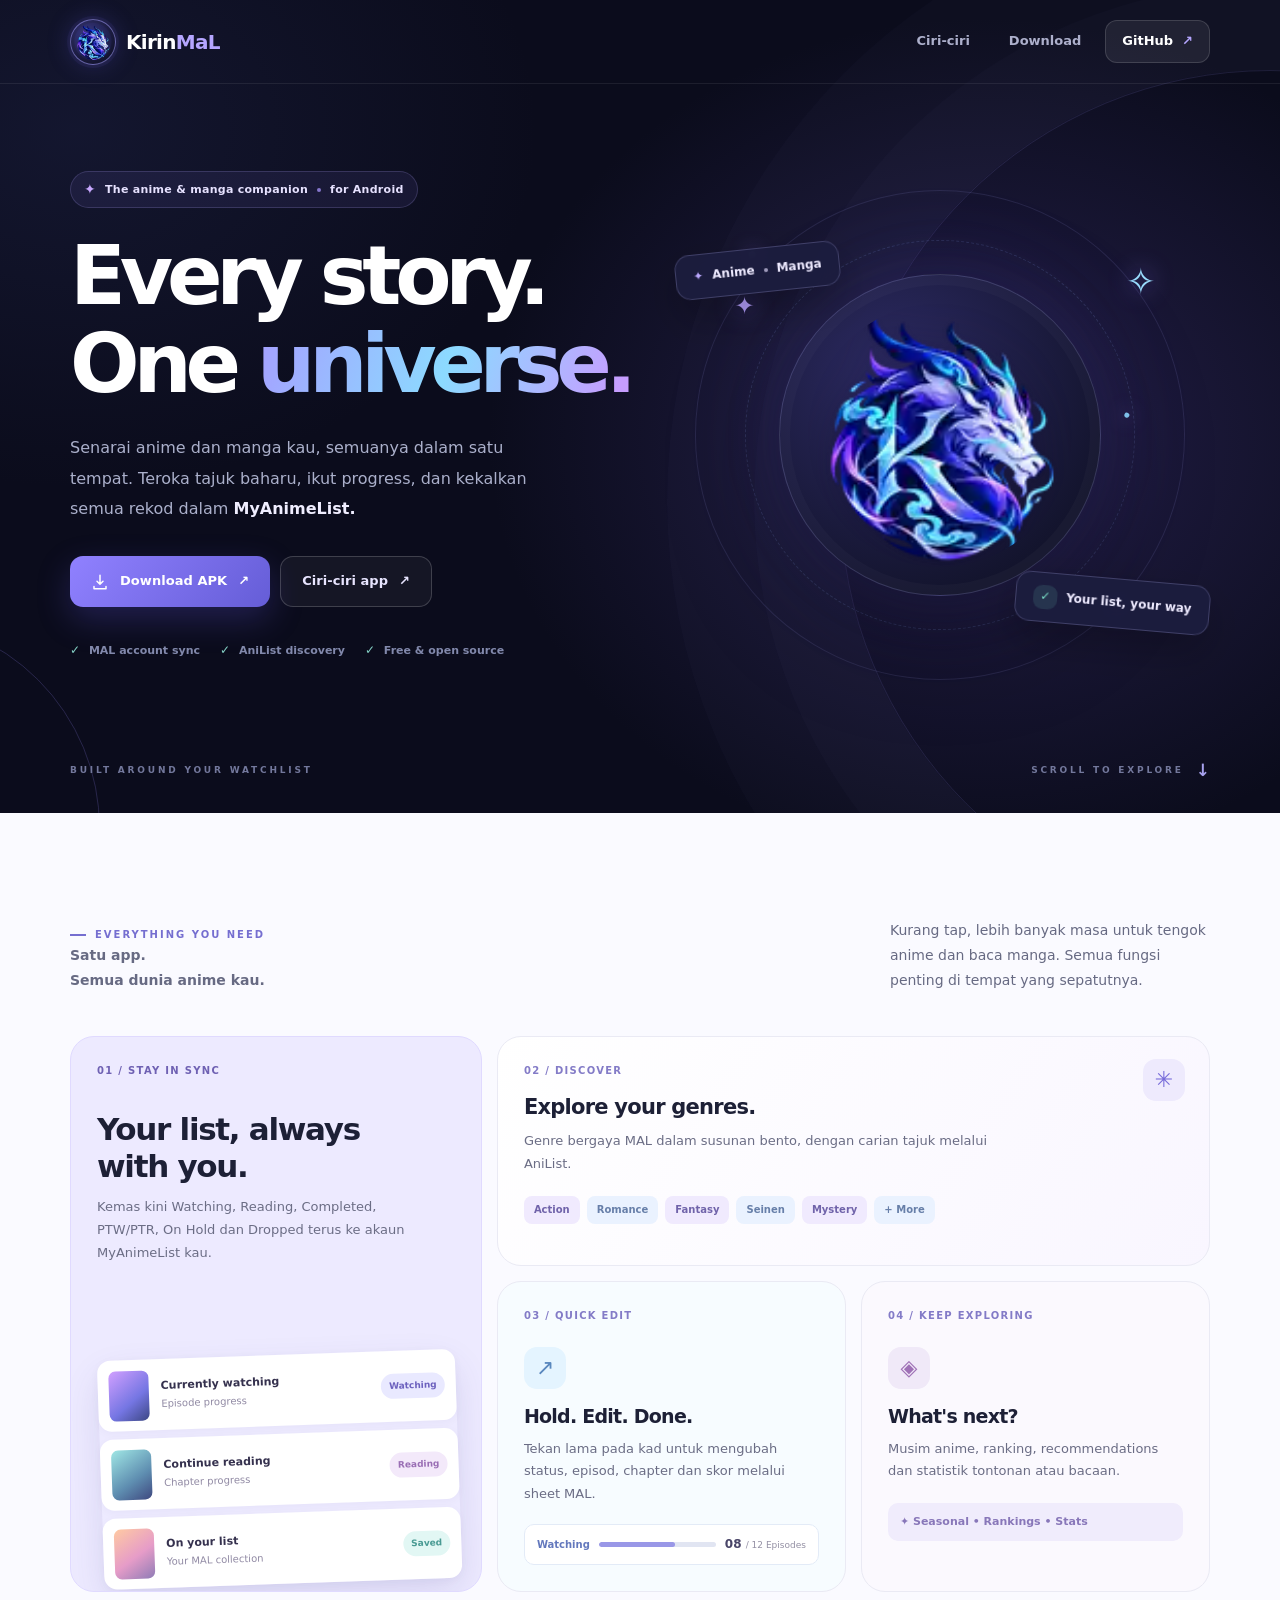
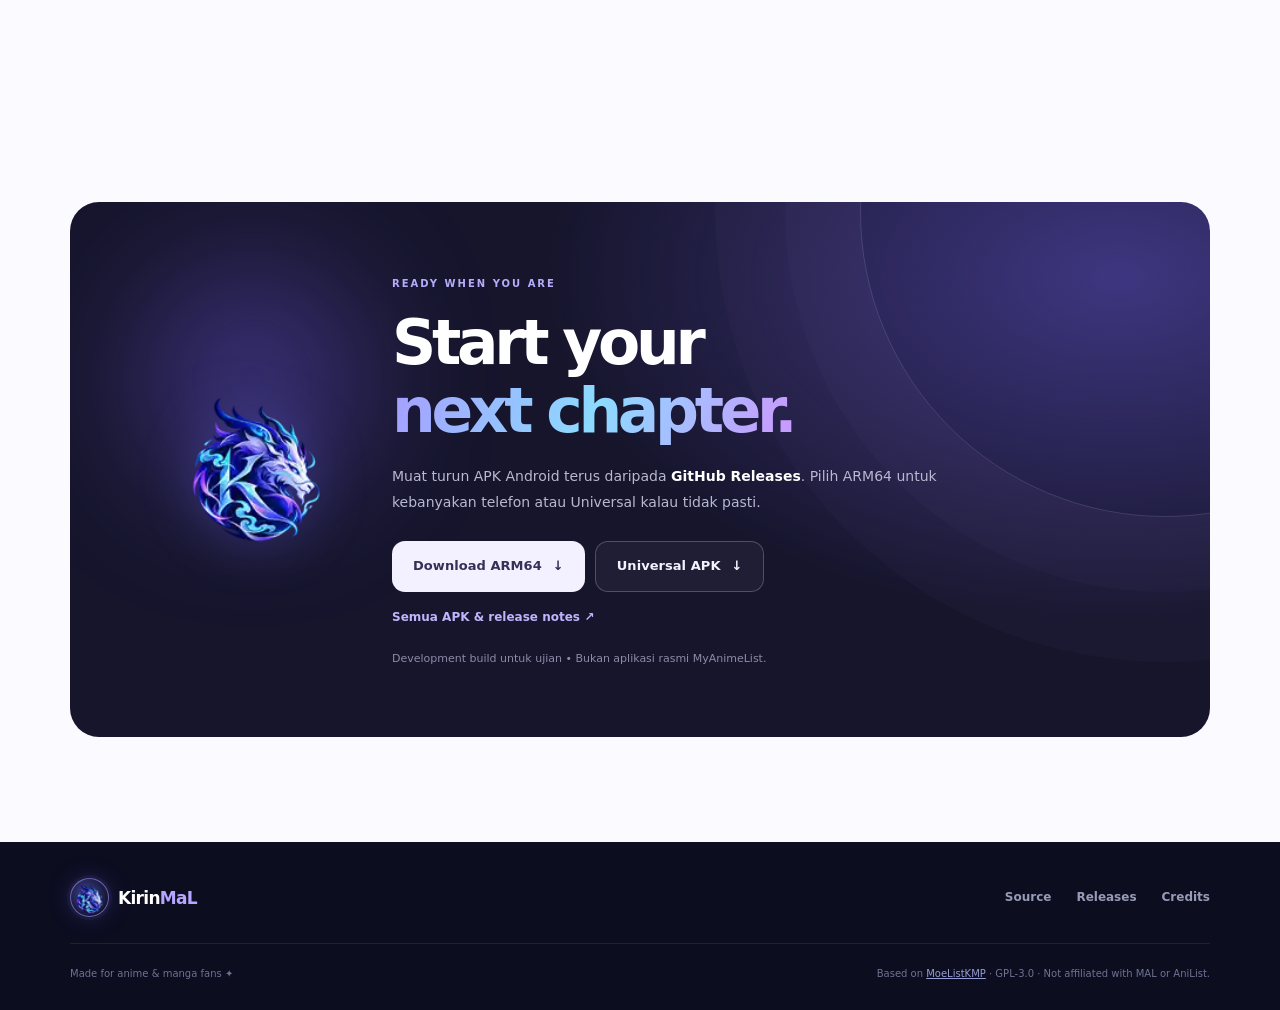
==== latest.html @ 13870c1c "fix(pages): circular KirinMaL icon and fresh screenshot-free website URL" ====
<!doctype html>
<html lang="ms">
<head>
  <meta charset="utf-8">
  <meta name="viewport" content="width=device-width,initial-scale=1,viewport-fit=cover">
  <meta name="theme-color" content="#0b0c1c">
  <meta name="description" content="KirinMaL — tempat untuk anime dan manga kau. Teroka genre, ikut musim terkini, dan urus senarai MyAnimeList dalam satu aplikasi Android.">
  <meta property="og:type" content="website">
  <meta property="og:title" content="KirinMaL — Your list. Your world.">
  <meta property="og:description" content="Discover with AniList. Track with MyAnimeList. Made for anime & manga fans.">
  <meta property="og:image" content="https://lanzmagick.github.io/KirinMaL/assets/branding/kirinmal-icon.webp">
  <meta property="og:url" content="https://lanzmagick.github.io/KirinMaL/">
  <link rel="icon" href="assets/branding/kirinmal-icon.webp?v=4" type="image/webp">
  <link rel="canonical" href="https://lanzmagick.github.io/KirinMaL/">
  <link rel="stylesheet" href="assets/site-v4.css">
  <title>KirinMaL — Your list. Your world.</title>
</head>
<body>
  <a href="#main" class="skip">Langkau ke kandungan</a>
  <div class="dark-wrap" id="top">
    <header class="nav-wrap">
      <nav class="nav container" aria-label="Navigasi utama">
        <a class="brand" href="#top" aria-label="KirinMaL — Home"><span class="brand-emblem"><img src="assets/branding/kirinmal-icon.webp" width="45" height="45" alt="" decoding="async"></span><span class="brand-name">Kirin<span>MaL</span></span></a>
        <div class="nav-links">
          <a href="#features">Ciri-ciri</a>
          <a href="#download">Download</a>
        </div>
        <a class="nav-repo" href="https://github.com/lanzmagick/KirinMaL" target="_blank" rel="noopener noreferrer"><span>GitHub</span><span aria-hidden="true">↗</span></a>
      </nav>
    </header>
    <main id="main">
      <section class="hero container">
        <div class="hero-copy">
          <div class="pill"><span class="pill-spark">✦</span> The anime & manga companion <span class="pill-dot"></span> for Android</div>
          <h1>Every story.<br>One <em>universe.</em></h1>
          <p class="hero-description">Senarai anime dan manga kau, semuanya dalam satu tempat. Teroka tajuk baharu, ikut progress, dan kekalkan semua rekod dalam <strong>MyAnimeList.</strong></p>
          <div class="hero-actions">
            <a class="btn btn-primary" href="#download"><svg viewBox="0 0 24 24" fill="none" stroke="currentColor" aria-hidden="true"><path d="M12 3v12m0 0-4-4m4 4 4-4M4 18v3h16v-3" stroke-width="2" stroke-linecap="round" stroke-linejoin="round"/></svg> Download APK <span aria-hidden="true">↗</span></a>
            <a class="btn btn-ghost" href="#features">Ciri-ciri app <span aria-hidden="true">↗</span></a>
          </div>
          <div class="hero-meta"><span><span class="check">✓</span> MAL account sync</span><span><span class="check">✓</span> AniList discovery</span><span><span class="check">✓</span> Free & open source</span></div>
        </div>
        <div class="hero-art" aria-label="Logo rasmi KirinMaL">
          <div class="art-aura" aria-hidden="true"></div>
          <div class="art-ring art-ring-outer" aria-hidden="true"></div>
          <div class="art-ring art-ring-inner" aria-hidden="true"></div>
          <span class="art-star star-one" aria-hidden="true">✦</span>
          <span class="art-star star-two" aria-hidden="true">✧</span>
          <span class="art-star star-three" aria-hidden="true">✦</span>
          <div class="art-core">
            <img src="assets/branding/kirinmal-icon.webp" alt="Logo KirinMaL" width="270" height="270" decoding="async">
          </div>
          <div class="art-label art-label-anime"><span class="art-label-icon">✦</span> Anime <span class="art-label-dot"></span> Manga</div>
          <div class="art-label art-label-sync"><span class="art-label-check">✓</span> Your list, your way</div>
        </div>
        <div class="hero-bottom"><span>BUILT AROUND YOUR WATCHLIST</span><span class="scroll-indicator">SCROLL TO EXPLORE <span aria-hidden="true">↓</span></span></div>
      </section>
    </main>
  </div>

  <section class="intro-section section" id="features">
    <div class="container">
      <div class="section-head">
        <div><span class="section-kicker"><span></span> EVERYTHING YOU NEED</span><h2>Satu app.<br><span>Semua dunia anime kau.</span></h2></div>
        <p>Kurang tap, lebih banyak masa untuk tengok anime dan baca manga. Semua fungsi penting di tempat yang sepatutnya.</p>
      </div>
      <div class="feature-bento">
        <article class="feature feature-main">
          <div class="feature-tag">01 / STAY IN SYNC</div>
          <div class="feature-copy">
            <h3>Your list, always with you.</h3>
            <p>Kemas kini Watching, Reading, Completed, PTW/PTR, On Hold dan Dropped terus ke akaun MyAnimeList kau.</p>
          </div>
          <div class="sync-illustration" aria-hidden="true">
            <div class="sync-row"><span class="mini-cover cover-a"></span><span><b>Currently watching</b><small>Episode progress</small></span><span class="sync-status">Watching</span></div>
            <div class="sync-row"><span class="mini-cover cover-b"></span><span><b>Continue reading</b><small>Chapter progress</small></span><span class="sync-status purple">Reading</span></div>
            <div class="sync-row"><span class="mini-cover cover-c"></span><span><b>On your list</b><small>Your MAL collection</small></span><span class="sync-status cyan">Saved</span></div>
          </div>
        </article>
        <article class="feature feature-discover">
          <div class="feature-tag">02 / DISCOVER</div>
          <div class="round-icon">✳</div>
          <h3>Explore your genres.</h3>
          <p>Genre bergaya MAL dalam susunan bento, dengan carian tajuk melalui AniList.</p>
          <div class="genre-pills" aria-hidden="true"><span>Action</span><span>Romance</span><span>Fantasy</span><span>Seinen</span><span>Mystery</span><span>+ More</span></div>
        </article>
        <article class="feature feature-editor">
          <div class="feature-tag">03 / QUICK EDIT</div>
          <div class="round-icon">↗</div>
          <h3>Hold. Edit. Done.</h3>
          <p>Tekan lama pada kad untuk mengubah status, episod, chapter dan skor melalui sheet MAL.</p>
          <div class="editor-preview" aria-hidden="true"><span>Watching</span><div class="editor-progress"><i></i></div><strong>08 <small>/ 12 Episodes</small></strong></div>
        </article>
        <article class="feature feature-seasons">
          <div class="feature-tag">04 / KEEP EXPLORING</div>
          <div class="round-icon">◈</div>
          <h3>What's next?</h3>
          <p>Musim anime, ranking, recommendations dan statistik tontonan atau bacaan.</p>
          <div class="season-chip" aria-hidden="true">✦ Seasonal • Rankings • Stats</div>
        </article>
      </div>
    </div>
  </section>

  <section class="download-section section" id="download">
    <div class="container">
      <div class="download-panel">
        <div class="download-orb" aria-hidden="true"></div>
        <div class="download-logo"><img src="assets/branding/kirinmal-icon.webp" width="108" height="108" alt="" loading="lazy"></div>
        <div class="download-text"><span class="section-kicker">READY WHEN YOU ARE</span><h2>Start your<br><em>next chapter.</em></h2><p>Muat turun APK Android terus daripada <strong>GitHub Releases</strong>. Pilih ARM64 untuk kebanyakan telefon atau Universal kalau tidak pasti.</p>
          <div class="download-buttons">
            <a class="btn btn-download" href="https://github.com/lanzmagick/KirinMaL/releases/download/development/KirinMaL-debug-arm64-v8a.apk">Download ARM64 <span aria-hidden="true">↓</span></a>
            <a class="btn btn-download-outline" href="https://github.com/lanzmagick/KirinMaL/releases/download/development/KirinMaL-debug-universal.apk">Universal APK <span aria-hidden="true">↓</span></a>
          </div>
          <a class="all-releases" href="https://github.com/lanzmagick/KirinMaL/releases/tag/development">Semua APK & release notes <span aria-hidden="true">↗</span></a>
          <p class="download-disclaimer">Development build untuk ujian • Bukan aplikasi rasmi MyAnimeList.</p>
        </div>
      </div>
    </div>
  </section>

  <footer class="footer">
    <div class="container footer-top">
      <a href="#top" class="brand" aria-label="KirinMaL — kembali ke atas"><span class="brand-emblem"><img src="assets/branding/kirinmal-icon.webp" width="40" height="40" alt="" loading="lazy"></span><span class="brand-name">Kirin<span>MaL</span></span></a>
      <div class="footer-links"><a href="https://github.com/lanzmagick/KirinMaL">Source</a><a href="https://github.com/lanzmagick/KirinMaL/releases">Releases</a><a href="https://github.com/axiel7/MoeListKMP">Credits</a></div>
    </div>
    <div class="container footer-bottom"><span>Made for anime &amp; manga fans ✦</span><span>Based on <a href="https://github.com/axiel7/MoeListKMP">MoeListKMP</a> · GPL-3.0 · Not affiliated with MAL or AniList.</span></div>
  </footer>
</body>
</html>
---- assets/site-v4.css ----
/* KirinMaL site CSS v4 */
:root{--night:#0b0c1c;--ink:#1d2036;--body:#676a83;--violet:#7970ec;--lilac:#b2a7ff;--cyan:#8cdeff;--bg:#f8f8fc;--line:#ebecf4;--white:#fff}
*,*::before,*::after{box-sizing:border-box}
html{scroll-behavior:smooth;scroll-padding-top:90px}
body{margin:0;background:var(--bg);color:var(--ink);font-family:Inter,ui-sans-serif,system-ui,-apple-system,BlinkMacSystemFont,"Segoe UI",sans-serif;font-size:15px;line-height:1.6;-webkit-font-smoothing:antialiased;overflow-x:hidden}
a{color:inherit;text-decoration:none}img,svg{display:block;max-width:100%}button,a{-webkit-tap-highlight-color:transparent}
a:focus-visible{outline:3px solid #9f96ff;outline-offset:4px}
.container{width:min(1140px,calc(100% - 56px));margin-inline:auto}
.skip{position:absolute;left:12px;top:-80px;z-index:40;background:#fff;color:#111;padding:10px 15px;border-radius:10px}.skip:focus{top:12px}
.dark-wrap{color:#fff;background:radial-gradient(ellipse 54% 72% at 77% 54%,rgba(69,56,133,.43),transparent 72%),radial-gradient(ellipse 45% 55% at 6% 16%,rgba(42,49,97,.28),transparent 80%),#0b0c1c;position:relative;isolation:isolate;overflow:hidden}
.dark-wrap::before{content:"";position:absolute;width:860px;height:860px;right:-420px;top:70px;border:1px solid rgba(164,156,255,.13);border-radius:50%;z-index:-1;box-shadow:0 0 0 86px rgba(162,155,254,.019),0 0 0 173px rgba(162,155,254,.018)}
.dark-wrap::after{content:"";position:absolute;width:420px;height:420px;left:-320px;bottom:-225px;border:1px solid #4d4683;border-radius:50%;opacity:.45;z-index:-1}
.nav-wrap{border-bottom:1px solid rgba(255,255,255,.075)}
.nav{min-height:83px;display:flex;gap:24px;align-items:center;justify-content:space-between}
.brand{display:inline-flex;align-items:center;gap:11px;white-space:nowrap;font-weight:850;font-size:20px;letter-spacing:-.95px}
.brand img{width:38px;height:38px;object-fit:contain;filter:drop-shadow(0 0 13px rgba(92,97,255,.3))}
.brand b{font-weight:850;color:#b5adff}
.nav-links{display:flex;align-items:center;gap:39px;margin-left:auto}
.nav-links a{color:#adb0cc;font-weight:550;font-size:13px;transition:color .2s}.nav-links a:hover{color:#fff}
.nav-repo{display:inline-flex;align-items:center;gap:9px;padding:10px 16px;border-radius:100px;background:rgba(255,255,255,.07);border:1px solid rgba(255,255,255,.14);font-size:13px;font-weight:650;transition:background .2s}
.nav-repo:hover{background:rgba(255,255,255,.13)}.nav-repo svg{height:17px;width:17px}
.hero{min-height:675px;position:relative;display:grid;grid-template-columns:minmax(0,1.03fr) minmax(0,.97fr);align-items:center;column-gap:26px;padding:67px 0 94px}
.hero-copy{position:relative;z-index:4;padding-bottom:38px}
.pill{width:fit-content;display:flex;align-items:center;gap:9px;padding:6px 13px;border:1px solid rgba(180,170,255,.19);background:rgba(146,130,255,.085);border-radius:999px;font-size:11px;font-weight:700;letter-spacing:.28px;color:#e7e2ff}
.pill-spark{font-size:14px;color:#c8a8ff}.pill-dot{width:4px;height:4px;border-radius:50%;background:#8577cc}
.hero h1{font-weight:850;letter-spacing:-.076em;font-size:clamp(3.65rem,6.4vw,6.5rem);line-height:1.07;margin:24px 0 26px;white-space:nowrap}
.hero h1 em,.download-text h2 em{font-style:normal;background:linear-gradient(110deg,#a5a0ff 2%,#8cdaff 51%,#c69dff 95%);background-clip:text;-webkit-background-clip:text;color:transparent}
.hero-description{font-size:16px;line-height:1.9;max-width:480px;margin:0 0 32px;color:#abb0cb}
.hero-description strong{color:#f0eeff;font-weight:750}
.hero-actions,.download-buttons{display:flex;gap:10px;flex-wrap:wrap;align-items:center}
.btn{display:inline-flex;justify-content:center;align-items:center;gap:11px;min-height:51px;padding:12px 21px;border-radius:13px;font-size:13px;font-weight:800;letter-spacing:.05px;line-height:1.3;transition:transform .2s,background .2s,box-shadow .2s}
.btn:hover{transform:translateY(-3px)}
.btn svg{width:18px;height:18px}
.btn-primary{background:linear-gradient(130deg,#9081ff,#655dd7);color:white;box-shadow:0 12px 33px rgba(95,82,217,.28)}
.btn-primary:hover{box-shadow:0 15px 38px rgba(109,95,247,.37)}
.btn-ghost{border:1px solid rgba(255,255,255,.18);background:rgba(255,255,255,.045);color:#e8e5ff}
.btn-ghost:hover{background:rgba(255,255,255,.1)}
.hero-meta{display:flex;flex-wrap:wrap;gap:20px;margin-top:34px;color:#8289ac;font-size:11px;font-weight:600}
.hero-meta span{white-space:nowrap}.hero-meta .check{font-size:12px;color:#85d3c7;margin-right:5px}













.hero-bottom{position:absolute;bottom:29px;left:0;right:0;display:flex;justify-content:space-between;align-items:center;color:#73789c;letter-spacing:2.8px;font-size:9px;font-weight:800}
.scroll-indicator{display:flex;align-items:center;gap:12px}.scroll-indicator span{font-size:17px;letter-spacing:0;color:#a7a1ed}
.section{padding:105px 0}
.section-kicker{display:inline-flex;align-items:center;gap:9px;color:#756ed0;letter-spacing:2px;font-size:10px;font-weight:900}
.section-kicker>span{width:16px;height:2px;background:currentColor}
.section-head{display:flex;align-items:end;justify-content:space-between;gap:45px;margin-bottom:37px}
.section-head h2,
.section-head h2 span,
.section-head>p{max-width:320px;color:var(--body);margin:0 0 5px;font-size:14px;line-height:1.8}
.intro-section{background:#fafaff}
.feature-bento{display:grid;grid-template-columns:1.18fr 1fr 1fr;grid-template-rows:repeat(2,minmax(226px,auto));gap:15px}
.feature{border-radius:24px;padding:26px;overflow:hidden;position:relative;border:1px solid #eaeaf4;background:#fff}
.feature h3{font-size:21px;line-height:1.22;letter-spacing:-.75px;margin:16px 0 10px;font-weight:850}
.feature p{font-size:13px;line-height:1.75;color:#6b6d85;margin:0}
.feature-tag{font-size:10px;font-weight:900;letter-spacing:1.3px;color:#837bc7}
.feature-main{grid-row:span 2;background:#edeaff;border:1px solid #e0daff;display:flex;flex-direction:column;min-height:468px}
.feature-main .feature-tag{color:#6f61b3}.feature-main h3{font-size:31px;letter-spacing:-1.3px;max-width:300px;margin-top:32px}
.feature-main p{max-width:315px}
.sync-illustration{margin-top:auto;display:grid;gap:8px;transform:rotate(-2deg) translate(3px,19px);box-shadow:0 15px 35px rgba(69,61,143,.13);border-radius:18px}
.sync-row{display:flex;align-items:center;gap:12px;padding:10px 11px;border-radius:13px;background:#fff;box-shadow:0 2px 10px rgba(31,29,75,.035);min-height:71px}
.mini-cover{width:40px;height:50px;border-radius:7px;flex:none;background:linear-gradient(140deg,#d2a0ff,#7576e3 60%,#3c4784)}
.mini-cover.cover-b{background:linear-gradient(145deg,#a0e7e5,#5e8db0 60%,#3e487f)}
.mini-cover.cover-c{background:linear-gradient(145deg,#ffcaa2,#e69cc8 55%,#8f7cb6)}
.sync-row>span:nth-child(2){min-width:0;display:flex;flex-direction:column;gap:1px}.sync-row b{font-size:11px;color:#35314e;white-space:nowrap;overflow:hidden;text-overflow:ellipsis}.sync-row small{font-size:10px;color:#918aa4}
.sync-status{margin-left:auto;padding:5px 8px;background:#e9e9ff;color:#6c61be;border-radius:99px;font-weight:800;font-size:9px;white-space:nowrap}.sync-status.purple{background:#f3e9fa;color:#9a6fb5}.sync-status.cyan{background:#e2f7f4;color:#489a93}
.round-icon{height:42px;width:42px;display:grid;place-items:center;border-radius:13px;background:#eeeafd;color:#766ad9;font-size:22px;margin-top:23px}
.feature-discover{grid-column:span 2;min-height:230px;background:linear-gradient(125deg,#fff,#f9f6ff)}
.feature-discover .round-icon{position:absolute;top:22px;right:24px;margin:0}
.feature-discover p{max-width:470px}
.genre-pills{display:flex;gap:7px;flex-wrap:wrap;margin-top:20px}
.genre-pills span{border-radius:8px;background:#f0eafe;color:#7063aa;padding:6px 10px;font-size:10px;font-weight:750}
.genre-pills span:nth-child(2n){background:#eaf2ff;color:#677fa9}
.feature-editor{background:#f7fcff}
.feature-editor .round-icon{background:#e4f4ff;color:#5987be}
.feature-editor h3{font-size:19px}
.editor-preview{margin-top:18px;border:1px solid #e3ebf7;border-radius:10px;padding:10px 12px;display:flex;gap:9px;align-items:center;background:#fff}
.editor-preview span{font-size:10px;color:#6378bd;font-weight:800}
.editor-progress{flex:1;height:5px;background:#e1e5f2;border-radius:9px;overflow:hidden}.editor-progress i{display:block;width:65%;height:100%;background:#9997e7;border-radius:9px}
.editor-preview strong{white-space:nowrap;color:#494568;font-size:12px}.editor-preview small{font-size:9px;color:#9490a4;font-weight:500}
.feature-seasons{background:#fbf9fe}
.feature-seasons .round-icon{background:#f0e9f8;color:#9f71b6}
.feature-seasons h3{font-size:19px}.season-chip{margin-top:20px;padding:10px 12px;border-radius:10px;background:#f0ecfc;color:#8877b9;font-size:11px;font-weight:750}








.download-section{background:#fafaff}
.download-panel{position:relative;isolation:isolate;display:grid;grid-template-columns:230px 1fr;gap:22px;align-items:center;padding:68px 70px;border-radius:29px;overflow:hidden;color:#fff;background:radial-gradient(ellipse 72% 92% at 92% 14%,#3e3680 0%,transparent 70%),#16152c;min-height:395px}
.download-panel::before{content:"";position:absolute;z-index:-1;width:610px;height:610px;right:-260px;top:-295px;border:1px solid rgba(214,207,255,.17);border-radius:50%;box-shadow:0 0 0 75px rgba(186,172,255,.025),0 0 0 145px rgba(186,172,255,.022)}
.download-orb{position:absolute;z-index:-1;width:225px;height:225px;left:70px;top:65px;border-radius:50%;background:rgba(122,97,248,.36);filter:blur(65px)}
.download-logo{display:flex;align-items:center;justify-content:center}.download-logo img{width:150px;height:150px;object-fit:contain;filter:drop-shadow(0 0 27px rgba(114,108,255,.31))}
.download-text{max-width:690px}.download-text .section-kicker{color:#b4adfb}.download-text h2{font-size:clamp(2.9rem,4.8vw,4.5rem);line-height:1.1;letter-spacing:-.07em;margin:15px 0 20px}
.download-text>p{max-width:560px;color:#b8b8d2;font-size:14px;line-height:1.85;margin:0}
.download-text>p strong{color:#fff;font-weight:700}.download-buttons{margin-top:25px}
.btn-download{background:#f3f1ff;color:#353056}.btn-download:hover{background:white}
.btn-download-outline{border:1px solid rgba(225,218,255,.25);color:#f5f2ff;background:rgba(255,255,255,.04)}
.btn-download-outline:hover{background:rgba(255,255,255,.11)}
.all-releases{display:inline-block;color:#beb5fe;font-size:12px;font-weight:700;margin-top:16px}.all-releases:hover{text-decoration:underline}
.download-text .download-disclaimer{font-size:11px;color:#8c8ba8;margin-top:21px}
.footer{background:#0c0d1f;color:#eeeefa;padding:36px 0 28px}
.footer-top{display:flex;justify-content:space-between;align-items:center;gap:20px}.footer .brand{font-size:17px}.footer .brand img{height:33px;width:33px}
.footer-links{display:flex;gap:25px;flex-wrap:wrap}.footer-links a{font-size:12px;color:#989bb8;font-weight:650}.footer-links a:hover{color:white}
.footer-bottom{border-top:1px solid rgba(255,255,255,.08);margin-top:26px;padding-top:22px;display:flex;gap:12px;justify-content:space-between;color:#6f7294;font-size:10px}
.footer-bottom a{color:#959cd4;text-decoration:underline}
@media(max-width:1050px){
 .hero{grid-template-columns:1fr 1fr;column-gap:5px}.hero h1{font-size:clamp(3.1rem,5.8vw,5rem)}
 .feature-bento{grid-template-columns:1fr 1fr}.feature-main{grid-row:span 2}.feature-discover{grid-column:span 1}.feature-discover p{max-width:none}
 .feature-seasons{grid-column:2}.feature-editor{grid-column:2}.download-panel{grid-template-columns:175px 1fr;padding:54px 44px}
}
@media(max-width:760px){
 .container{width:min(100% - 36px,540px)}.nav{min-height:68px}.brand{font-size:19px}.nav-links{display:none}.nav-repo{padding:9px 11px;font-size:12px}.nav-repo svg{width:16px;height:16px}
 .hero{grid-template-columns:1fr;min-height:0;padding:63px 0 76px;gap:17px}.hero-copy{text-align:center;padding-bottom:0}.pill{margin:auto}.hero h1{font-size:clamp(3.25rem,9.5vw,4.6rem);line-height:1.12;white-space:normal;letter-spacing:-.075em;margin:19px 0}.hero-description{font-size:14px;max-width:480px;margin-inline:auto;margin-bottom:24px}.hero-actions,.hero-meta{justify-content:center}.hero-meta{gap:10px 22px;margin-top:23px}
 
 .hero-bottom{bottom:23px}.hero-bottom>span:first-child{display:none}.scroll-indicator{margin-left:auto;letter-spacing:2px}
 .section{padding:72px 0}.section-head{display:block;text-align:center;margin-bottom:30px}.section-head h2,.section-head>p{max-width:500px;margin:16px auto 0;font-size:13px}
 .feature-bento{grid-template-columns:1fr 1fr;grid-template-rows:auto}.feature-main{grid-column:span 2;grid-row:auto;min-height:435px}.feature-discover{grid-column:span 2;min-height:220px}
 .feature-editor,.feature-seasons{grid-column:auto}.feature{padding:23px}.feature-editor h3,.feature-seasons h3{font-size:18px}
 .sync-illustration{max-width:410px;width:100%;margin-inline:auto}
 
 .download-panel{grid-template-columns:1fr;gap:0;text-align:center;padding:37px 28px 42px}.download-logo img{width:100px;height:100px}.download-text>p{margin-inline:auto}.download-buttons{justify-content:center}.download-text h2{font-size:3rem}
 .footer-top,.footer-bottom{flex-wrap:wrap}.footer-bottom{gap:6px}
}
@media(max-width:480px){
 .container{width:calc(100% - 32px)}.nav-repo span{display:none}.nav-repo{width:42px;height:42px;justify-content:center}.hero{padding-top:50px}.hero h1{font-size:clamp(2.95rem,11vw,4rem)}.hero-description{font-size:13px}
 .hero-actions{flex-direction:column;align-items:stretch}.hero-actions .btn{width:100%}.hero-meta{font-size:10px}
 .feature-bento{grid-template-columns:1fr}.feature-main,.feature-discover,.feature-editor,.feature-seasons{grid-column:auto;min-height:0}.feature-main{min-height:445px}.feature-discover{min-height:210px}.feature h3{margin-top:11px}
 .section{padding:62px 0}.download-panel{padding:30px 21px 34px;border-radius:24px}.download-text h2{font-size:2.7rem}
 .download-buttons{flex-direction:column}.download-buttons .btn{width:100%}.footer-links{gap:16px}.footer-bottom{flex-direction:column}
}
@media(max-width:350px){.pill{font-size:9px}.hero h1{font-size:2.6rem}}
@media(prefers-reduced-motion:reduce){html{scroll-behavior:auto}*,*::before,*::after{transition:none!important;animation:none!important}}

/* v3: crisp KirinMaL SVG wordmark and illustration-only hero */
.brand{gap:0}
.brand .brand-wordmark{display:block;width:204px;height:auto;max-height:58px;object-fit:contain;filter:drop-shadow(0 0 11px rgba(106,122,247,.2))}
.footer .brand .brand-wordmark{width:174px;height:auto;max-height:50px}
.hero-art{height:568px;min-width:0;position:relative;isolation:isolate;display:grid;place-items:center}
.art-aura{position:absolute;inset:11% 10%;border-radius:50%;background:radial-gradient(ellipse closest-side,rgba(133,102,255,.34),rgba(66,64,160,.13) 57%,transparent 80%);filter:blur(29px);z-index:-1}
.art-ring{position:absolute;width:min(96%,490px);aspect-ratio:1;border:1px solid rgba(173,175,255,.12);border-radius:50%;transform:rotate(-14deg)}
.art-ring-outer::after,.art-ring-inner::after{content:"";position:absolute;left:21%;top:4%;width:7px;height:7px;border-radius:50%;background:#bca8ff;box-shadow:0 0 19px #9676fe}
.art-ring-inner{width:min(74%,390px);border:1px dashed rgba(150,176,255,.16);transform:rotate(27deg)}
.art-ring-inner::after{left:90%;top:23%;width:5px;height:5px;background:#8dd9ff}
.art-core{position:relative;z-index:2;width:min(70%,322px);aspect-ratio:1;display:grid;place-items:center;border-radius:32%;background:linear-gradient(142deg,rgba(163,149,255,.19),rgba(105,100,201,.05) 45%,rgba(131,210,244,.12));border:1px solid rgba(190,189,255,.21);box-shadow:inset 0 0 0 10px rgba(255,255,255,.024),0 35px 110px rgba(0,0,0,.38),0 0 95px rgba(97,79,220,.2);transform:rotate(-7deg)}
.art-core img{width:89%;height:89%;object-fit:contain;transform:rotate(7deg);border-radius:27%;filter:drop-shadow(0 9px 23px rgba(22,18,56,.35))}
.art-label{position:absolute;z-index:3;display:flex;gap:9px;align-items:center;background:rgba(27,28,62,.93);border:1px solid rgba(193,190,255,.22);box-shadow:0 17px 44px rgba(0,0,0,.27);backdrop-filter:blur(14px);border-radius:15px;padding:12px 17px;font-size:12px;font-weight:750;color:#eeeaff;white-space:nowrap}
.art-label-anime{top:17%;left:1%;transform:rotate(-6deg)}.art-label-icon{color:#bca8ff}.art-label-dot{height:4px;width:4px;border-radius:50%;background:#9f9abc}
.art-label-sync{bottom:16%;right:0;transform:rotate(5deg)}.art-label-check{width:24px;height:24px;display:grid;place-items:center;border-radius:9px;background:rgba(115,216,196,.13);color:#79dbc5}
.art-star{position:absolute;color:#b7a2ff;text-shadow:0 0 25px #8c76ff;pointer-events:none}.star-one{font-size:24px;left:12%;top:24%}.star-two{font-size:36px;right:10%;top:18%;color:#9bdeff}.star-three{font-size:17px;right:16%;bottom:17%}
@media(max-width:760px){
  .brand .brand-wordmark{width:171px;max-height:48px}
  .hero-art{height:440px;margin-top:9px}
  .art-core{width:min(65%,278px)}
  .art-ring{width:min(83%,410px)}
  .art-ring-inner{width:min(65%,320px)}
  .art-label-anime{left:0;top:15%}
  .art-label-sync{right:0;bottom:13%}
}
@media(max-width:480px){
  .brand .brand-wordmark{width:164px;max-height:45px}
  .hero-art{height:326px;margin-top:4px}
  .art-core{width:205px}
  .art-ring{width:310px}
  .art-ring-inner{width:260px}
  .art-label{font-size:10px;padding:9px 11px;border-radius:11px}
  .art-label-anime{left:-3px;top:7%}
  .art-label-sync{right:-4px;bottom:5%}
  .star-one{top:15%;left:8%}.star-two{top:7%;right:12%}
}
@media(max-width:345px){
  .brand .brand-wordmark{width:150px}
  .hero-art{height:290px}
  .art-core{width:175px}.art-ring{width:275px}.art-ring-inner{width:220px}
}

/* Circular logo branding, crisp at small mobile sizes. */
.brand{display:inline-flex;align-items:center;gap:10px;letter-spacing:-.7px;white-space:nowrap}
.brand-emblem{display:grid;place-items:center;flex:none;width:46px;height:46px;padding:3px;overflow:hidden;border-radius:50%;border:1px solid rgba(164,158,255,.55);background:radial-gradient(circle at 35% 30%,#343372,#12132d 78%);box-shadow:0 0 0 3px rgba(127,107,236,.08),0 0 23px rgba(96,93,235,.25)}
.brand-emblem img{display:block;width:100%;height:100%;object-fit:contain;border-radius:50%;clip-path:circle(49% at 50% 50%)}
.brand-name{font-size:20px;line-height:1.1;font-weight:850;color:#fff}.brand-name>span{color:#b5a6ff}
.nav-repo{border-radius:12px;min-width:104px;min-height:40px;justify-content:center}.nav-repo span:last-child{color:#b5a6ff}
.art-core{border-radius:50%;overflow:hidden;transform:none;background:radial-gradient(circle at 35% 30%,#2c2a62,#13142d 75%);padding:12px}
.art-core img{border-radius:50%;object-fit:contain;transform:none;clip-path:circle(50% at 50% 50%)}
.footer .brand{gap:9px}.footer .brand-emblem{height:39px;width:39px}.footer .brand-name{font-size:17px}
@media(max-width:760px){.brand-emblem{width:43px;height:43px}.brand-name{font-size:19px}.nav-repo{padding:9px 13px}}
@media(max-width:480px){.brand-emblem{height:41px;width:41px}.brand-name{font-size:18px}.nav-repo{min-width:91px;height:40px;font-size:12px;padding:8px 11px}.art-core{padding:8px}}
@media(max-width:345px){.brand-emblem{width:36px;height:36px}.brand-name{font-size:16px}.nav-repo{min-width:76px;font-size:11px;padding:7px}}
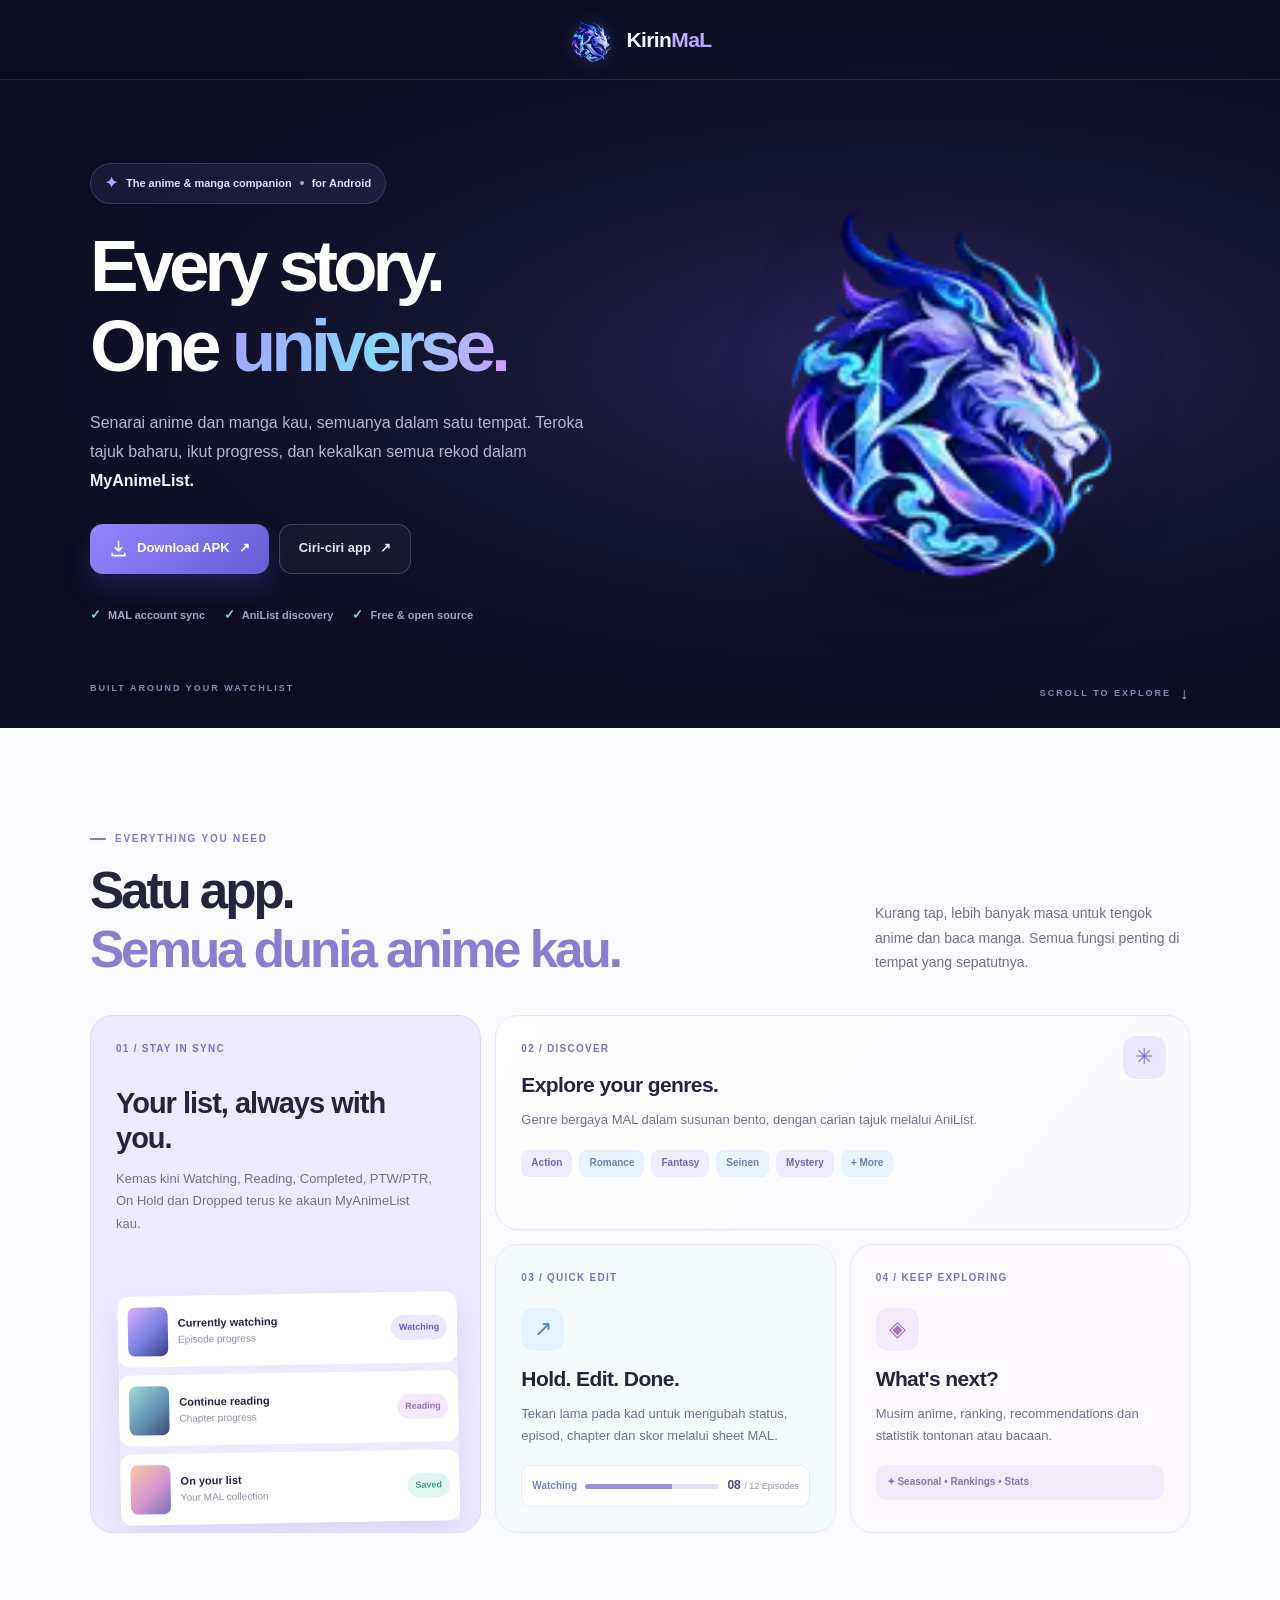
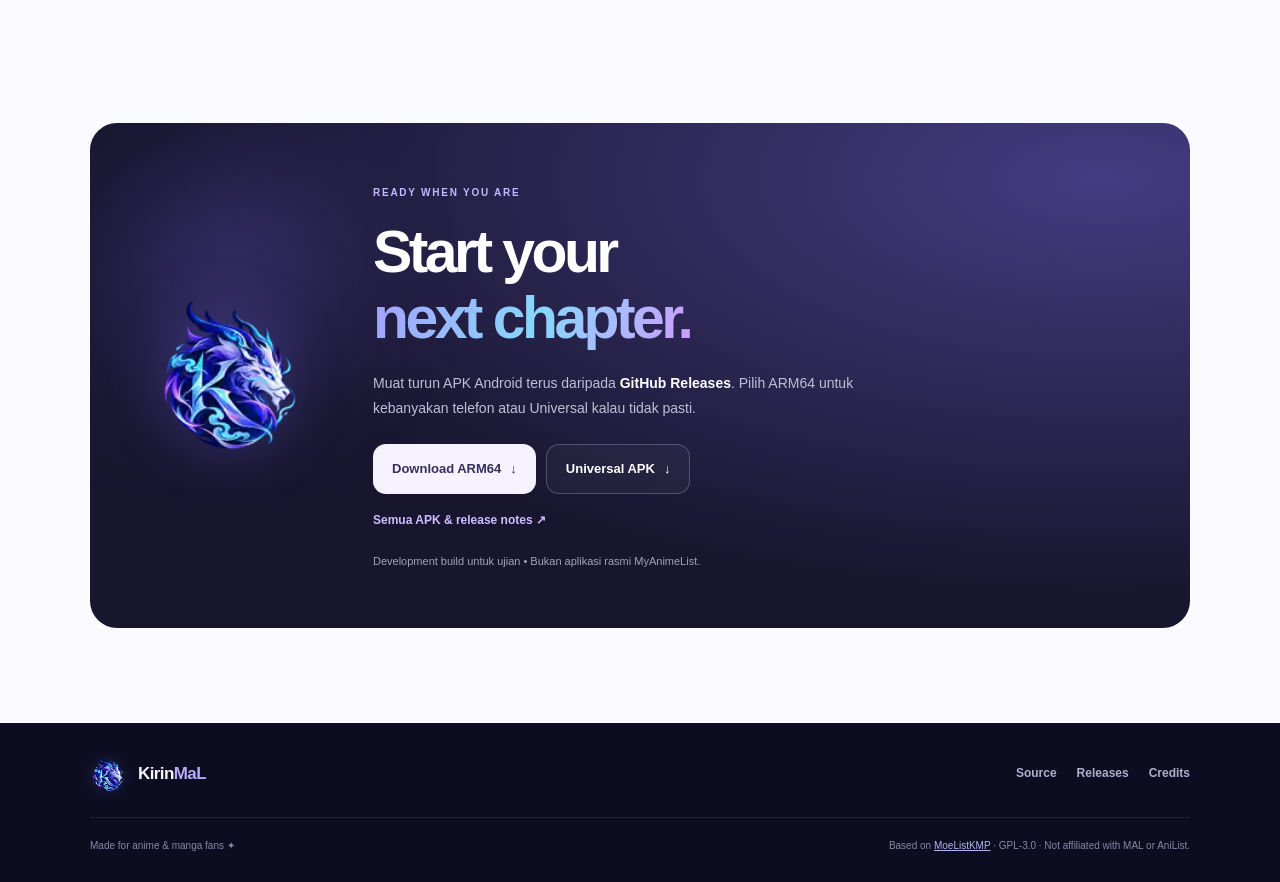
==== commit 9e568021: "fix(pages): remove header navigation and restore clean unframed KirinMaL branding" ====
--- a/latest.html
+++ b/latest.html
@@ -12,21 +12,19 @@
   <meta property="og:url" content="https://lanzmagick.github.io/KirinMaL/">
   <link rel="icon" href="assets/branding/kirinmal-icon.webp?v=4" type="image/webp">
   <link rel="canonical" href="https://lanzmagick.github.io/KirinMaL/">
-  <link rel="stylesheet" href="assets/site-v4.css">
+  <link rel="stylesheet" href="assets/site-simple.css">
   <title>KirinMaL — Your list. Your world.</title>
 </head>
 <body>
   <a href="#main" class="skip">Langkau ke kandungan</a>
   <div class="dark-wrap" id="top">
-    <header class="nav-wrap">
-      <nav class="nav container" aria-label="Navigasi utama">
-        <a class="brand" href="#top" aria-label="KirinMaL — Home"><span class="brand-emblem"><img src="assets/branding/kirinmal-icon.webp" width="45" height="45" alt="" decoding="async"></span><span class="brand-name">Kirin<span>MaL</span></span></a>
-        <div class="nav-links">
-          <a href="#features">Ciri-ciri</a>
-          <a href="#download">Download</a>
-        </div>
-        <a class="nav-repo" href="https://github.com/lanzmagick/KirinMaL" target="_blank" rel="noopener noreferrer"><span>GitHub</span><span aria-hidden="true">↗</span></a>
-      </nav>
+    <header class="site-header">
+      <div class="container header-inner">
+        <a href="#top" class="site-brand" aria-label="KirinMaL — Home">
+          <img class="site-brand-icon" src="assets/branding/kirinmal-icon.webp?v=5" width="48" height="48" alt="" decoding="async">
+          <span class="site-brand-name">Kirin<span>MaL</span></span>
+        </a>
+      </div>
     </header>
     <main id="main">
       <section class="hero container">
@@ -40,18 +38,9 @@
           </div>
           <div class="hero-meta"><span><span class="check">✓</span> MAL account sync</span><span><span class="check">✓</span> AniList discovery</span><span><span class="check">✓</span> Free & open source</span></div>
         </div>
-        <div class="hero-art" aria-label="Logo rasmi KirinMaL">
-          <div class="art-aura" aria-hidden="true"></div>
-          <div class="art-ring art-ring-outer" aria-hidden="true"></div>
-          <div class="art-ring art-ring-inner" aria-hidden="true"></div>
-          <span class="art-star star-one" aria-hidden="true">✦</span>
-          <span class="art-star star-two" aria-hidden="true">✧</span>
-          <span class="art-star star-three" aria-hidden="true">✦</span>
-          <div class="art-core">
-            <img src="assets/branding/kirinmal-icon.webp" alt="Logo KirinMaL" width="270" height="270" decoding="async">
-          </div>
-          <div class="art-label art-label-anime"><span class="art-label-icon">✦</span> Anime <span class="art-label-dot"></span> Manga</div>
-          <div class="art-label art-label-sync"><span class="art-label-check">✓</span> Your list, your way</div>
+        <div class="hero-art" aria-label="Logo KirinMaL">
+          <span class="hero-glow" aria-hidden="true"></span>
+          <img src="assets/branding/kirinmal-icon.webp?v=5" alt="Logo KirinMaL" width="385" height="385" decoding="async">
         </div>
         <div class="hero-bottom"><span>BUILT AROUND YOUR WATCHLIST</span><span class="scroll-indicator">SCROLL TO EXPLORE <span aria-hidden="true">↓</span></span></div>
       </section>
@@ -121,7 +110,10 @@
 
   <footer class="footer">
     <div class="container footer-top">
-      <a href="#top" class="brand" aria-label="KirinMaL — kembali ke atas"><span class="brand-emblem"><img src="assets/branding/kirinmal-icon.webp" width="40" height="40" alt="" loading="lazy"></span><span class="brand-name">Kirin<span>MaL</span></span></a>
+      <a href="#top" class="site-brand footer-brand" aria-label="KirinMaL — kembali ke atas">
+        <img class="site-brand-icon" src="assets/branding/kirinmal-icon.webp?v=5" width="38" height="38" alt="" loading="lazy">
+        <span class="site-brand-name">Kirin<span>MaL</span></span>
+      </a>
       <div class="footer-links"><a href="https://github.com/lanzmagick/KirinMaL">Source</a><a href="https://github.com/lanzmagick/KirinMaL/releases">Releases</a><a href="https://github.com/axiel7/MoeListKMP">Credits</a></div>
     </div>
     <div class="container footer-bottom"><span>Made for anime &amp; manga fans ✦</span><span>Based on <a href="https://github.com/axiel7/MoeListKMP">MoeListKMP</a> · GPL-3.0 · Not affiliated with MAL or AniList.</span></div>
--- a/assets/site-simple.css
+++ b/assets/site-simple.css
@@ -0,0 +1,116 @@
+/* KirinMaL Pages: no header menu, no screenshot gallery, no logo frames. */
+:root{--bg:#0c0d20;--ink:#24253c;--muted:#6f718b;--line:#e9e8f4;--accent:#8479f0}
+*{box-sizing:border-box}html{scroll-behavior:smooth;scroll-padding-top:72px}
+body{margin:0;background:#f9f9fd;color:var(--ink);font:15px/1.65 -apple-system,BlinkMacSystemFont,"Segoe UI",Roboto,Arial,sans-serif;-webkit-font-smoothing:antialiased;overflow-x:hidden}
+a{color:inherit;text-decoration:none}img,svg{display:block;max-width:100%}a:focus-visible{outline:3px solid #b4a2ff;outline-offset:4px}
+.container{width:min(1100px,calc(100% - 44px));margin-inline:auto}
+.skip{position:absolute;top:-90px;left:16px;background:white;color:#151525;padding:10px 15px;border-radius:10px;z-index:20}.skip:focus{top:15px}
+.dark-wrap{position:relative;isolation:isolate;overflow:hidden;color:white;background:radial-gradient(ellipse at 70% 50%,#292459 0%,#13142e 37%,#0c0d20 76%)}
+.site-header{border-bottom:1px solid rgba(255,255,255,.09)}
+.header-inner{min-height:79px;display:flex;align-items:center;justify-content:center}
+.site-brand{display:inline-flex;align-items:center;gap:12px;font-size:21px;font-weight:850;letter-spacing:-.6px;white-space:nowrap}
+.site-brand-icon{width:46px;height:46px;object-fit:contain;flex:none;border:0;border-radius:0;clip-path:none;background:transparent;filter:drop-shadow(0 0 9px rgba(114,127,255,.2))}
+.site-brand-name{line-height:1;letter-spacing:-.6px;color:#f7f5ff}.site-brand-name span{color:#b9aaff}
+.hero{display:grid;grid-template-columns:minmax(0,1.07fr) minmax(0,.93fr);gap:48px;align-items:center;min-height:625px;padding:69px 0 89px;position:relative}
+.hero-copy{position:relative;z-index:2}
+.pill{display:flex;gap:8px;flex-wrap:wrap;align-items:center;width:fit-content;padding:7px 14px;border-radius:50px;border:1px solid rgba(182,163,255,.2);background:rgba(163,143,249,.09);color:#e2dcfc;font-size:11px;font-weight:700}
+.pill-spark{color:#bfa6ff;font-size:15px}.pill-dot{width:4px;height:4px;border-radius:50%;background:#a7a0ce}
+.hero h1{font-size:clamp(3.25rem,5.7vw,5.8rem);line-height:1.1;font-weight:850;letter-spacing:-.07em;white-space:nowrap;margin:22px 0 23px}
+.hero h1 em,.download-text h2 em{font-style:normal;background:linear-gradient(110deg,#a6a0ff,#88d7fb 53%,#ce9cff);-webkit-background-clip:text;background-clip:text;color:transparent}
+.hero-description{color:#b7b6d0;max-width:520px;font-size:16px;line-height:1.8;margin:0 0 28px}
+.hero-description strong{color:#f7f4ff}
+.hero-actions,.download-buttons{display:flex;align-items:center;flex-wrap:wrap;gap:10px}
+.btn{display:inline-flex;align-items:center;justify-content:center;gap:9px;min-height:50px;padding:12px 19px;border-radius:13px;font-size:13px;font-weight:760;line-height:1.3;text-align:center;transition:background .2s,transform .2s}
+.btn:hover{transform:translateY(-2px)}.btn svg{width:19px;height:19px}
+.btn-primary{background:linear-gradient(135deg,#9584ff,#665dd5);color:#fff;box-shadow:0 14px 28px rgba(98,82,229,.23)}
+.btn-ghost{background:rgba(255,255,255,.035);border:1px solid rgba(255,255,255,.18);color:#e8e4f7}
+.btn-ghost:hover{background:rgba(255,255,255,.11)}
+.hero-meta{display:flex;gap:12px 19px;flex-wrap:wrap;margin-top:30px;font-size:11px;color:#a1a2bf;font-weight:600}
+.hero-meta span{white-space:nowrap}.hero-meta .check{color:#8ad7c7;font-size:13px;margin-right:4px}
+.hero-art{position:relative;display:grid;place-items:center;height:490px;min-width:0;isolation:isolate}
+.hero-glow{position:absolute;inset:12%;z-index:-1;border-radius:50%;background:radial-gradient(circle,rgba(130,111,255,.27),rgba(98,73,191,.1) 44%,transparent 72%);filter:blur(30px)}
+.hero-art img{width:min(100%,385px);height:auto;object-fit:contain;border:0;background:transparent;border-radius:0;clip-path:none;filter:drop-shadow(0 22px 42px rgba(0,0,0,.24))}
+.hero-bottom{position:absolute;left:0;right:0;bottom:21px;display:flex;justify-content:space-between;color:#8887b2;font-size:9px;font-weight:800;letter-spacing:2px}
+.scroll-indicator{display:flex;gap:9px;align-items:center}.scroll-indicator span{font-size:16px;color:#aaa0ec}
+.section{padding:95px 0}.intro-section{background:#fafaff}
+.section-kicker{display:inline-flex;gap:9px;align-items:center;color:#8575d3;letter-spacing:1.75px;font-size:10px;font-weight:850}
+.section-kicker>span{width:16px;height:2px;background:currentColor}
+.section-head{display:flex;gap:24px;justify-content:space-between;align-items:end;margin-bottom:35px}
+.section-head h2{font-size:clamp(2.25rem,4vw,3.65rem);font-weight:840;letter-spacing:-.06em;line-height:1.16;margin:13px 0 0}
+.section-head h2 span{color:#8a7fce}.section-head>p{color:var(--muted);max-width:315px;font-size:14px;line-height:1.75;margin:0 0 5px}
+.feature-bento{display:grid;grid-template-columns:1.15fr 1fr 1fr;grid-template-rows:repeat(2,minmax(215px,auto));gap:14px}
+.feature{padding:25px;border:1px solid #eae9f5;border-radius:23px;overflow:hidden;position:relative;background:#fff}
+.feature h3{font-size:21px;line-height:1.22;font-weight:800;letter-spacing:-.6px;margin:15px 0 11px}
+.feature p{color:#70728c;line-height:1.72;font-size:13px;margin:0}
+.feature-tag{font-weight:850;font-size:10px;letter-spacing:1.25px;color:#7971c4}
+.feature-main{grid-row:span 2;min-height:450px;display:flex;flex-direction:column;background:#edeaff;border-color:#ddd6fb}
+.feature-main h3{font-size:29px;max-width:300px;letter-spacing:-1px;margin-top:29px}.feature-main p{max-width:320px}
+.sync-illustration{display:grid;gap:8px;margin-top:auto;transform:rotate(-1deg) translate(3px,16px);box-shadow:0 12px 28px rgba(55,47,138,.11)}
+.sync-row{min-height:71px;padding:10px;display:flex;gap:10px;align-items:center;background:white;border-radius:12px}
+.mini-cover{width:40px;height:49px;border-radius:7px;flex:none;background:linear-gradient(135deg,#dbb2ff,#787fe3 55%,#383f80)}
+.mini-cover.cover-b{background:linear-gradient(135deg,#a2dcd7,#5e91b2 58%,#404879)}.mini-cover.cover-c{background:linear-gradient(135deg,#fbc5a6,#d394d0 58%,#7170b1)}
+.sync-row>span:nth-child(2){display:flex;flex-direction:column;min-width:0}.sync-row b{font-size:11px;white-space:nowrap;overflow:hidden;text-overflow:ellipsis}
+.sync-row small{color:#9192a8;font-size:10px}.sync-status{font-size:9px;font-weight:800;white-space:nowrap;margin-left:auto;border-radius:30px;padding:5px 8px;background:#eae8fe;color:#695cb9}
+.sync-status.purple{background:#f2e9fc;color:#9a71b1}.sync-status.cyan{background:#e0f5ef;color:#489a87}
+.round-icon{display:grid;place-items:center;margin-top:22px;width:43px;height:43px;border-radius:13px;background:#eae7fc;color:#8474ca;font-size:22px}
+.feature-discover{grid-column:span 2;background:linear-gradient(130deg,#fff,#faf8ff)}.feature-discover .round-icon{position:absolute;right:23px;top:20px;margin:0}
+.genre-pills{display:flex;flex-wrap:wrap;gap:7px;margin-top:19px}.genre-pills span{border-radius:8px;padding:5px 10px;background:#f0ecff;color:#7666b1;font-size:10px;font-weight:740}
+.genre-pills span:nth-child(even){background:#e9f2ff;color:#6b81af}
+.feature-editor{background:#f6fbff}.feature-editor .round-icon{background:#e5f3ff;color:#5e80b8}
+.editor-preview{display:flex;gap:8px;align-items:center;margin-top:18px;padding:10px;border:1px solid #e7eaf7;border-radius:10px;background:#fff}
+.editor-preview span{font-size:10px;color:#7386bc;font-weight:750}
+.editor-progress{height:5px;flex:1;background:#e1e5f3;border-radius:10px;overflow:hidden}.editor-progress i{height:100%;width:65%;display:block;background:#9b91e3}
+.editor-preview strong{font-size:12px;color:#49466d;white-space:nowrap}.editor-preview small{font-size:9px;font-weight:500;color:#9290a6}
+.feature-seasons{background:#fcf9ff}.feature-seasons .round-icon{background:#f3eafa;color:#a078b4}
+.season-chip{margin-top:18px;padding:9px 11px;background:#f1ebfa;color:#8778ba;border-radius:10px;font-size:10px;font-weight:750}
+.download-section{background:#fafaff}
+.download-panel{position:relative;isolation:isolate;display:grid;grid-template-columns:190px 1fr;gap:32px;align-items:center;min-height:345px;padding:56px 61px;border-radius:27px;color:white;background:radial-gradient(ellipse at 92% 11%,#453b81,transparent 65%),#18162f;overflow:hidden}
+.download-orb{position:absolute;left:45px;top:65px;width:175px;height:175px;background:rgba(125,106,247,.31);filter:blur(65px);z-index:-1}
+.download-logo img{width:155px;height:155px;object-fit:contain;filter:drop-shadow(0 0 29px rgba(117,104,239,.3))}
+.download-text .section-kicker{color:#c4b6ff}
+.download-text h2{font-weight:840;line-height:1.12;letter-spacing:-.06em;font-size:clamp(2.6rem,4.6vw,4.25rem);margin:15px 0 20px}
+.download-text>p{max-width:540px;color:#c0bfd7;font-size:14px;line-height:1.8;margin:0}.download-text>p strong{color:white}
+.download-buttons{margin-top:23px}.btn-download{background:#f6f2ff;color:#34305c}.btn-download-outline{background:rgba(255,255,255,.035);border:1px solid rgba(209,202,255,.27);color:white}
+.all-releases{display:inline-block;color:#cfbeff;font-size:12px;margin-top:17px;font-weight:730}.all-releases:hover{text-decoration:underline}
+.download-text .download-disclaimer{font-size:11px;color:#a5a1bd;margin-top:20px}
+.footer{background:#0c0d20;color:white;padding:33px 0 28px}
+.footer-top{display:flex;gap:20px;align-items:center;justify-content:space-between}
+.footer-brand .site-brand-icon{width:36px;height:36px}.footer-brand .site-brand-name{font-size:17px}
+.footer-links{display:flex;flex-wrap:wrap;gap:20px}.footer-links a{font-size:12px;font-weight:620;color:#b0adcf}.footer-links a:hover{color:white}
+.footer-bottom{margin-top:25px;padding-top:20px;border-top:1px solid rgba(255,255,255,.08);display:flex;justify-content:space-between;flex-wrap:wrap;gap:9px;color:#8986a7;font-size:10px}
+.footer-bottom a{color:#b7b4eb;text-decoration:underline}
+@media(max-width:960px){
+.hero{gap:15px}.hero h1{font-size:clamp(3rem,5.4vw,4.7rem)}.hero-art img{width:min(100%,320px)}
+.feature-bento{grid-template-columns:1fr 1fr}.feature-main{grid-row:span 2}.feature-discover{grid-column:span 1}.feature-editor,.feature-seasons{grid-column:2}
+.download-panel{grid-template-columns:145px 1fr;padding:48px 37px;gap:25px}.download-logo img{width:135px;height:135px}
+}
+@media(max-width:730px){
+.container{width:min(100% - 34px,530px)}.header-inner{min-height:68px}.site-brand-icon{width:42px;height:42px}.site-brand{font-size:19px}
+.hero{grid-template-columns:1fr;gap:6px;min-height:0;padding:56px 0 76px}.hero-copy{text-align:center}.pill{margin-inline:auto;justify-content:center}
+.hero h1{font-size:clamp(2.65rem,9.4vw,4.15rem);white-space:normal}.hero-description{font-size:14px;margin-inline:auto}
+.hero-actions,.hero-meta{justify-content:center}.hero-meta{font-size:10px;margin-top:24px}
+.hero-art{height:300px}.hero-art img{width:min(74%,275px)}
+.hero-bottom{bottom:21px}.hero-bottom>span:first-child{display:none}.scroll-indicator{margin-left:auto}
+.section{padding:71px 0}.section-head{display:block;text-align:center}.section-head h2{font-size:clamp(2rem,7vw,3rem)}
+.section-head>p{max-width:480px;margin:16px auto 0;font-size:13px}
+.feature-bento{grid-template-columns:1fr 1fr}.feature-main,.feature-discover{grid-column:span 2;grid-row:auto}.feature-main{min-height:420px}.feature-discover{min-height:220px}
+.feature-editor,.feature-seasons{grid-column:auto}.feature{padding:21px}
+.sync-illustration{max-width:405px;width:100%;margin-inline:auto;margin-top:auto}
+.download-panel{display:block;text-align:center;padding:39px 30px}
+.download-logo img{margin:0 auto;width:104px;height:104px}
+.download-text h2{font-size:clamp(2.6rem,9vw,3.5rem)}.download-text>p{margin-inline:auto}.download-buttons{justify-content:center}
+.footer-top{flex-wrap:wrap}
+}
+@media(max-width:460px){
+.container{width:calc(100% - 30px)}.site-brand-icon{width:39px;height:39px}.site-brand{font-size:18px}
+.hero{padding-top:48px}.hero h1{font-size:clamp(2.6rem,10.8vw,3.45rem)}.hero-description{font-size:13px}
+.hero-actions{flex-direction:column;align-items:stretch}.hero-actions .btn{width:100%}.hero-meta{gap:9px 13px}
+.hero-art{height:230px;margin:9px 0}.hero-art img{width:203px}
+.section{padding:60px 0}.feature-bento{grid-template-columns:1fr}
+.feature-main,.feature-discover,.feature-editor,.feature-seasons{grid-column:auto;min-height:0}.feature-main{min-height:420px}
+.download-panel{padding:30px 22px;border-radius:23px}
+.download-buttons{flex-direction:column}.download-buttons .btn{width:100%}
+.footer-links{gap:14px}
+}
+@media(max-width:345px){.hero h1{font-size:2.4rem}.hero-art{height:202px}.hero-art img{width:175px}.site-brand-icon{width:36px;height:36px}}
+@media(prefers-reduced-motion:reduce){html{scroll-behavior:auto}*,*::before,*::after{transition:none!important;animation:none!important}}
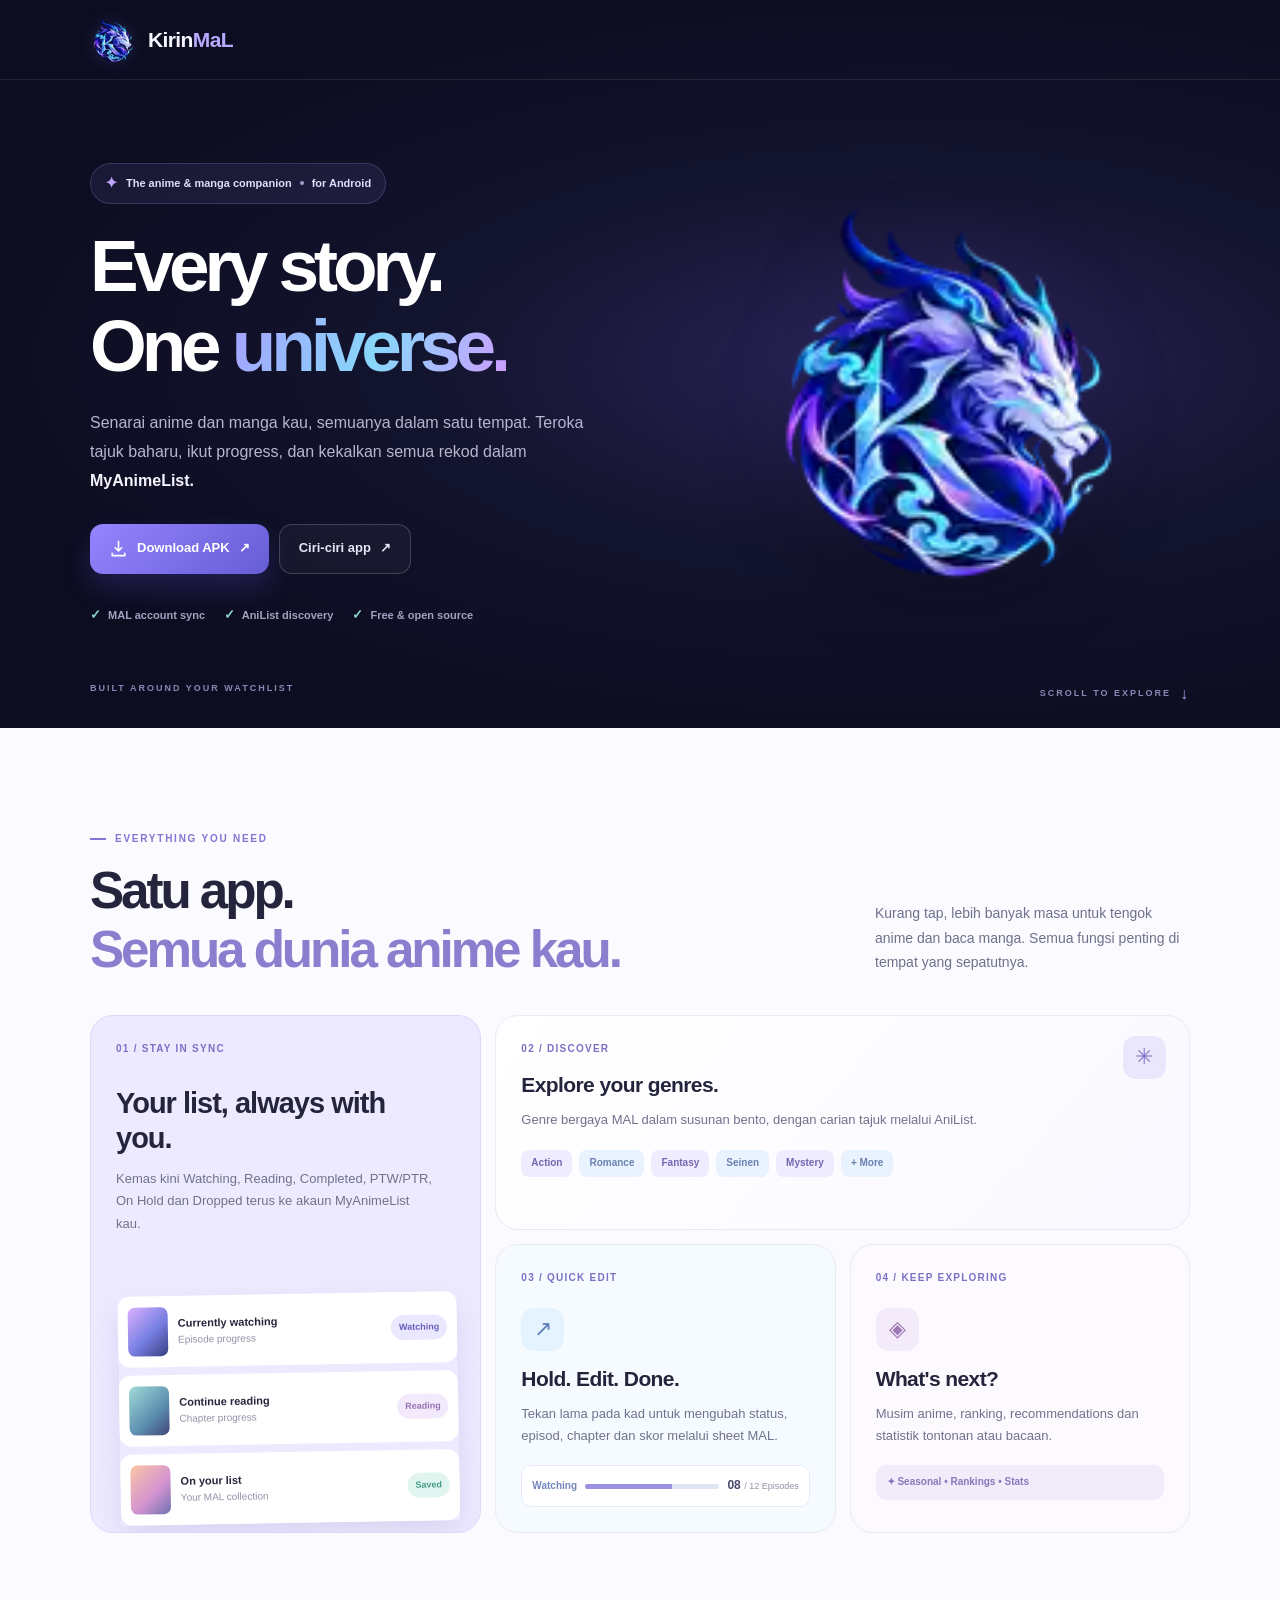
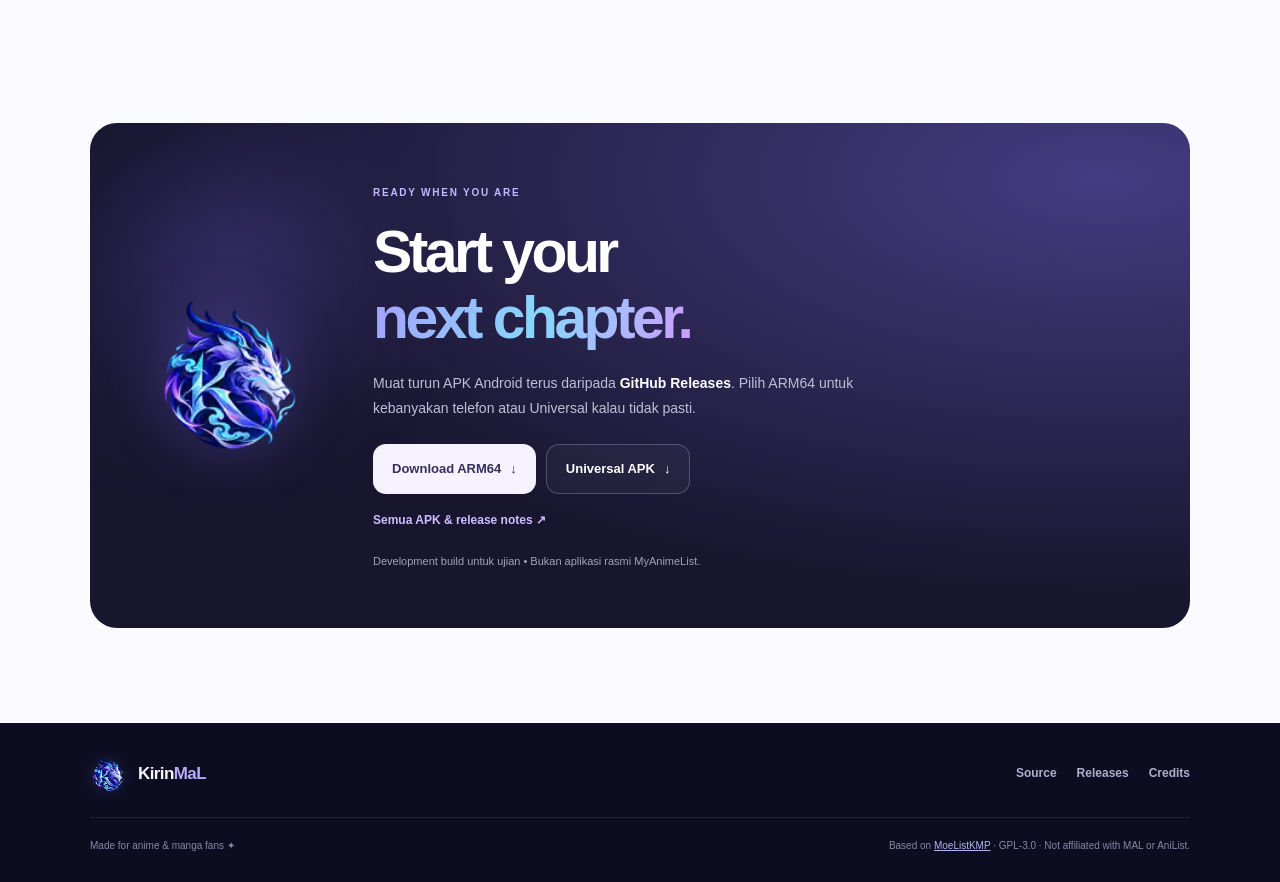
==== commit e605fb3a: "fix(pages): eliminate ghost header button with static branding and fresh cache-proof page" ====
--- a/latest.html
+++ b/latest.html
@@ -3,6 +3,8 @@
 <head>
   <meta charset="utf-8">
   <meta name="viewport" content="width=device-width,initial-scale=1,viewport-fit=cover">
+  <meta http-equiv="Cache-Control" content="no-cache, no-store, must-revalidate">
+  <meta http-equiv="Pragma" content="no-cache">
   <meta name="theme-color" content="#0b0c1c">
   <meta name="description" content="KirinMaL — tempat untuk anime dan manga kau. Teroka genre, ikut musim terkini, dan urus senarai MyAnimeList dalam satu aplikasi Android.">
   <meta property="og:type" content="website">
@@ -12,7 +14,7 @@
   <meta property="og:url" content="https://lanzmagick.github.io/KirinMaL/">
   <link rel="icon" href="assets/branding/kirinmal-icon.webp?v=4" type="image/webp">
   <link rel="canonical" href="https://lanzmagick.github.io/KirinMaL/">
-  <link rel="stylesheet" href="assets/site-simple.css">
+  <link rel="stylesheet" href="assets/site-clean-v6.css">
   <title>KirinMaL — Your list. Your world.</title>
 </head>
 <body>
@@ -20,10 +22,10 @@
   <div class="dark-wrap" id="top">
     <header class="site-header">
       <div class="container header-inner">
-        <a href="#top" class="site-brand" aria-label="KirinMaL — Home">
-          <img class="site-brand-icon" src="assets/branding/kirinmal-icon.webp?v=5" width="48" height="48" alt="" decoding="async">
+        <div class="site-brand" aria-label="KirinMaL">
+          <img class="site-brand-icon" src="assets/branding/kirinmal-icon.webp?v=6" width="48" height="48" alt="" decoding="async">
           <span class="site-brand-name">Kirin<span>MaL</span></span>
-        </a>
+        </div>
       </div>
     </header>
     <main id="main">
@@ -110,10 +112,10 @@
 
   <footer class="footer">
     <div class="container footer-top">
-      <a href="#top" class="site-brand footer-brand" aria-label="KirinMaL — kembali ke atas">
-        <img class="site-brand-icon" src="assets/branding/kirinmal-icon.webp?v=5" width="38" height="38" alt="" loading="lazy">
+      <div class="site-brand footer-brand" aria-label="KirinMaL">
+        <img class="site-brand-icon" src="assets/branding/kirinmal-icon.webp?v=6" width="38" height="38" alt="" loading="lazy">
         <span class="site-brand-name">Kirin<span>MaL</span></span>
-      </a>
+      </div>
       <div class="footer-links"><a href="https://github.com/lanzmagick/KirinMaL">Source</a><a href="https://github.com/lanzmagick/KirinMaL/releases">Releases</a><a href="https://github.com/axiel7/MoeListKMP">Credits</a></div>
     </div>
     <div class="container footer-bottom"><span>Made for anime &amp; manga fans ✦</span><span>Based on <a href="https://github.com/axiel7/MoeListKMP">MoeListKMP</a> · GPL-3.0 · Not affiliated with MAL or AniList.</span></div>
--- a/assets/site-clean-v6.css
+++ b/assets/site-clean-v6.css
@@ -0,0 +1,119 @@
+/* KirinMaL Pages v6: static branding only, no header menus or screenshot gallery. */
+:root{--bg:#0c0d20;--ink:#24253c;--muted:#6f718b;--line:#e9e8f4;--accent:#8479f0}
+*{box-sizing:border-box}html{scroll-behavior:smooth;scroll-padding-top:72px}
+body{margin:0;background:#f9f9fd;color:var(--ink);font:15px/1.65 -apple-system,BlinkMacSystemFont,"Segoe UI",Roboto,Arial,sans-serif;-webkit-font-smoothing:antialiased;overflow-x:hidden}
+a{color:inherit;text-decoration:none}img,svg{display:block;max-width:100%}a:focus-visible{outline:3px solid #b4a2ff;outline-offset:4px}
+.container{width:min(1100px,calc(100% - 44px));margin-inline:auto}
+.skip{position:absolute;top:-90px;left:16px;background:white;color:#151525;padding:10px 15px;border-radius:10px;z-index:20}.skip:focus{top:15px}
+.dark-wrap{position:relative;isolation:isolate;overflow:hidden;color:white;background:radial-gradient(ellipse at 70% 50%,#292459 0%,#13142e 37%,#0c0d20 76%)}
+.site-header{border-bottom:1px solid rgba(255,255,255,.09)}
+.header-inner{min-height:79px;display:flex;align-items:center;justify-content:flex-start}
+.site-brand{display:inline-flex;align-items:center;gap:12px;font-size:21px;font-weight:850;letter-spacing:-.6px;white-space:nowrap}
+.site-brand-icon{width:46px;height:46px;object-fit:contain;flex:none;border:0;border-radius:0;clip-path:none;background:transparent;filter:drop-shadow(0 0 9px rgba(114,127,255,.2))}
+.site-brand-name{line-height:1;letter-spacing:-.6px;color:#f7f5ff}.site-brand-name span{color:#b9aaff}
+.hero{display:grid;grid-template-columns:minmax(0,1.07fr) minmax(0,.93fr);gap:48px;align-items:center;min-height:625px;padding:69px 0 89px;position:relative}
+.hero-copy{position:relative;z-index:2}
+.pill{display:flex;gap:8px;flex-wrap:wrap;align-items:center;width:fit-content;padding:7px 14px;border-radius:50px;border:1px solid rgba(182,163,255,.2);background:rgba(163,143,249,.09);color:#e2dcfc;font-size:11px;font-weight:700}
+.pill-spark{color:#bfa6ff;font-size:15px}.pill-dot{width:4px;height:4px;border-radius:50%;background:#a7a0ce}
+.hero h1{font-size:clamp(3.25rem,5.7vw,5.8rem);line-height:1.1;font-weight:850;letter-spacing:-.07em;white-space:nowrap;margin:22px 0 23px}
+.hero h1 em,.download-text h2 em{font-style:normal;background:linear-gradient(110deg,#a6a0ff,#88d7fb 53%,#ce9cff);-webkit-background-clip:text;background-clip:text;color:transparent}
+.hero-description{color:#b7b6d0;max-width:520px;font-size:16px;line-height:1.8;margin:0 0 28px}
+.hero-description strong{color:#f7f4ff}
+.hero-actions,.download-buttons{display:flex;align-items:center;flex-wrap:wrap;gap:10px}
+.btn{display:inline-flex;align-items:center;justify-content:center;gap:9px;min-height:50px;padding:12px 19px;border-radius:13px;font-size:13px;font-weight:760;line-height:1.3;text-align:center;transition:background .2s,transform .2s}
+.btn:hover{transform:translateY(-2px)}.btn svg{width:19px;height:19px}
+.btn-primary{background:linear-gradient(135deg,#9584ff,#665dd5);color:#fff;box-shadow:0 14px 28px rgba(98,82,229,.23)}
+.btn-ghost{background:rgba(255,255,255,.035);border:1px solid rgba(255,255,255,.18);color:#e8e4f7}
+.btn-ghost:hover{background:rgba(255,255,255,.11)}
+.hero-meta{display:flex;gap:12px 19px;flex-wrap:wrap;margin-top:30px;font-size:11px;color:#a1a2bf;font-weight:600}
+.hero-meta span{white-space:nowrap}.hero-meta .check{color:#8ad7c7;font-size:13px;margin-right:4px}
+.hero-art{position:relative;display:grid;place-items:center;height:490px;min-width:0;isolation:isolate}
+.hero-glow{position:absolute;inset:12%;z-index:-1;border-radius:50%;background:radial-gradient(circle,rgba(130,111,255,.27),rgba(98,73,191,.1) 44%,transparent 72%);filter:blur(30px)}
+.hero-art img{width:min(100%,385px);height:auto;object-fit:contain;border:0;background:transparent;border-radius:0;clip-path:none;filter:drop-shadow(0 22px 42px rgba(0,0,0,.24))}
+.hero-bottom{position:absolute;left:0;right:0;bottom:21px;display:flex;justify-content:space-between;color:#8887b2;font-size:9px;font-weight:800;letter-spacing:2px}
+.scroll-indicator{display:flex;gap:9px;align-items:center}.scroll-indicator span{font-size:16px;color:#aaa0ec}
+.section{padding:95px 0}.intro-section{background:#fafaff}
+.section-kicker{display:inline-flex;gap:9px;align-items:center;color:#8575d3;letter-spacing:1.75px;font-size:10px;font-weight:850}
+.section-kicker>span{width:16px;height:2px;background:currentColor}
+.section-head{display:flex;gap:24px;justify-content:space-between;align-items:end;margin-bottom:35px}
+.section-head h2{font-size:clamp(2.25rem,4vw,3.65rem);font-weight:840;letter-spacing:-.06em;line-height:1.16;margin:13px 0 0}
+.section-head h2 span{color:#8a7fce}.section-head>p{color:var(--muted);max-width:315px;font-size:14px;line-height:1.75;margin:0 0 5px}
+.feature-bento{display:grid;grid-template-columns:1.15fr 1fr 1fr;grid-template-rows:repeat(2,minmax(215px,auto));gap:14px}
+.feature{padding:25px;border:1px solid #eae9f5;border-radius:23px;overflow:hidden;position:relative;background:#fff}
+.feature h3{font-size:21px;line-height:1.22;font-weight:800;letter-spacing:-.6px;margin:15px 0 11px}
+.feature p{color:#70728c;line-height:1.72;font-size:13px;margin:0}
+.feature-tag{font-weight:850;font-size:10px;letter-spacing:1.25px;color:#7971c4}
+.feature-main{grid-row:span 2;min-height:450px;display:flex;flex-direction:column;background:#edeaff;border-color:#ddd6fb}
+.feature-main h3{font-size:29px;max-width:300px;letter-spacing:-1px;margin-top:29px}.feature-main p{max-width:320px}
+.sync-illustration{display:grid;gap:8px;margin-top:auto;transform:rotate(-1deg) translate(3px,16px);box-shadow:0 12px 28px rgba(55,47,138,.11)}
+.sync-row{min-height:71px;padding:10px;display:flex;gap:10px;align-items:center;background:white;border-radius:12px}
+.mini-cover{width:40px;height:49px;border-radius:7px;flex:none;background:linear-gradient(135deg,#dbb2ff,#787fe3 55%,#383f80)}
+.mini-cover.cover-b{background:linear-gradient(135deg,#a2dcd7,#5e91b2 58%,#404879)}.mini-cover.cover-c{background:linear-gradient(135deg,#fbc5a6,#d394d0 58%,#7170b1)}
+.sync-row>span:nth-child(2){display:flex;flex-direction:column;min-width:0}.sync-row b{font-size:11px;white-space:nowrap;overflow:hidden;text-overflow:ellipsis}
+.sync-row small{color:#9192a8;font-size:10px}.sync-status{font-size:9px;font-weight:800;white-space:nowrap;margin-left:auto;border-radius:30px;padding:5px 8px;background:#eae8fe;color:#695cb9}
+.sync-status.purple{background:#f2e9fc;color:#9a71b1}.sync-status.cyan{background:#e0f5ef;color:#489a87}
+.round-icon{display:grid;place-items:center;margin-top:22px;width:43px;height:43px;border-radius:13px;background:#eae7fc;color:#8474ca;font-size:22px}
+.feature-discover{grid-column:span 2;background:linear-gradient(130deg,#fff,#faf8ff)}.feature-discover .round-icon{position:absolute;right:23px;top:20px;margin:0}
+.genre-pills{display:flex;flex-wrap:wrap;gap:7px;margin-top:19px}.genre-pills span{border-radius:8px;padding:5px 10px;background:#f0ecff;color:#7666b1;font-size:10px;font-weight:740}
+.genre-pills span:nth-child(even){background:#e9f2ff;color:#6b81af}
+.feature-editor{background:#f6fbff}.feature-editor .round-icon{background:#e5f3ff;color:#5e80b8}
+.editor-preview{display:flex;gap:8px;align-items:center;margin-top:18px;padding:10px;border:1px solid #e7eaf7;border-radius:10px;background:#fff}
+.editor-preview span{font-size:10px;color:#7386bc;font-weight:750}
+.editor-progress{height:5px;flex:1;background:#e1e5f3;border-radius:10px;overflow:hidden}.editor-progress i{height:100%;width:65%;display:block;background:#9b91e3}
+.editor-preview strong{font-size:12px;color:#49466d;white-space:nowrap}.editor-preview small{font-size:9px;font-weight:500;color:#9290a6}
+.feature-seasons{background:#fcf9ff}.feature-seasons .round-icon{background:#f3eafa;color:#a078b4}
+.season-chip{margin-top:18px;padding:9px 11px;background:#f1ebfa;color:#8778ba;border-radius:10px;font-size:10px;font-weight:750}
+.download-section{background:#fafaff}
+.download-panel{position:relative;isolation:isolate;display:grid;grid-template-columns:190px 1fr;gap:32px;align-items:center;min-height:345px;padding:56px 61px;border-radius:27px;color:white;background:radial-gradient(ellipse at 92% 11%,#453b81,transparent 65%),#18162f;overflow:hidden}
+.download-orb{position:absolute;left:45px;top:65px;width:175px;height:175px;background:rgba(125,106,247,.31);filter:blur(65px);z-index:-1}
+.download-logo img{width:155px;height:155px;object-fit:contain;filter:drop-shadow(0 0 29px rgba(117,104,239,.3))}
+.download-text .section-kicker{color:#c4b6ff}
+.download-text h2{font-weight:840;line-height:1.12;letter-spacing:-.06em;font-size:clamp(2.6rem,4.6vw,4.25rem);margin:15px 0 20px}
+.download-text>p{max-width:540px;color:#c0bfd7;font-size:14px;line-height:1.8;margin:0}.download-text>p strong{color:white}
+.download-buttons{margin-top:23px}.btn-download{background:#f6f2ff;color:#34305c}.btn-download-outline{background:rgba(255,255,255,.035);border:1px solid rgba(209,202,255,.27);color:white}
+.all-releases{display:inline-block;color:#cfbeff;font-size:12px;margin-top:17px;font-weight:730}.all-releases:hover{text-decoration:underline}
+.download-text .download-disclaimer{font-size:11px;color:#a5a1bd;margin-top:20px}
+.footer{background:#0c0d20;color:white;padding:33px 0 28px}
+.footer-top{display:flex;gap:20px;align-items:center;justify-content:space-between}
+.footer-brand .site-brand-icon{width:36px;height:36px}.footer-brand .site-brand-name{font-size:17px}
+.footer-links{display:flex;flex-wrap:wrap;gap:20px}.footer-links a{font-size:12px;font-weight:620;color:#b0adcf}.footer-links a:hover{color:white}
+.footer-bottom{margin-top:25px;padding-top:20px;border-top:1px solid rgba(255,255,255,.08);display:flex;justify-content:space-between;flex-wrap:wrap;gap:9px;color:#8986a7;font-size:10px}
+.footer-bottom a{color:#b7b4eb;text-decoration:underline}
+@media(max-width:960px){
+.hero{gap:15px}.hero h1{font-size:clamp(3rem,5.4vw,4.7rem)}.hero-art img{width:min(100%,320px)}
+.feature-bento{grid-template-columns:1fr 1fr}.feature-main{grid-row:span 2}.feature-discover{grid-column:span 1}.feature-editor,.feature-seasons{grid-column:2}
+.download-panel{grid-template-columns:145px 1fr;padding:48px 37px;gap:25px}.download-logo img{width:135px;height:135px}
+}
+@media(max-width:730px){
+.container{width:min(100% - 34px,530px)}.header-inner{min-height:68px}.site-brand-icon{width:42px;height:42px}.site-brand{font-size:19px}
+.hero{grid-template-columns:1fr;gap:6px;min-height:0;padding:56px 0 76px}.hero-copy{text-align:center}.pill{margin-inline:auto;justify-content:center}
+.hero h1{font-size:clamp(2.65rem,9.4vw,4.15rem);white-space:normal}.hero-description{font-size:14px;margin-inline:auto}
+.hero-actions,.hero-meta{justify-content:center}.hero-meta{font-size:10px;margin-top:24px}
+.hero-art{height:300px}.hero-art img{width:min(74%,275px)}
+.hero-bottom{bottom:21px}.hero-bottom>span:first-child{display:none}.scroll-indicator{margin-left:auto}
+.section{padding:71px 0}.section-head{display:block;text-align:center}.section-head h2{font-size:clamp(2rem,7vw,3rem)}
+.section-head>p{max-width:480px;margin:16px auto 0;font-size:13px}
+.feature-bento{grid-template-columns:1fr 1fr}.feature-main,.feature-discover{grid-column:span 2;grid-row:auto}.feature-main{min-height:420px}.feature-discover{min-height:220px}
+.feature-editor,.feature-seasons{grid-column:auto}.feature{padding:21px}
+.sync-illustration{max-width:405px;width:100%;margin-inline:auto;margin-top:auto}
+.download-panel{display:block;text-align:center;padding:39px 30px}
+.download-logo img{margin:0 auto;width:104px;height:104px}
+.download-text h2{font-size:clamp(2.6rem,9vw,3.5rem)}.download-text>p{margin-inline:auto}.download-buttons{justify-content:center}
+.footer-top{flex-wrap:wrap}
+}
+@media(max-width:460px){
+.container{width:calc(100% - 30px)}.site-brand-icon{width:39px;height:39px}.site-brand{font-size:18px}
+.hero{padding-top:48px}.hero h1{font-size:clamp(2.6rem,10.8vw,3.45rem)}.hero-description{font-size:13px}
+.hero-actions{flex-direction:column;align-items:stretch}.hero-actions .btn{width:100%}.hero-meta{gap:9px 13px}
+.hero-art{height:230px;margin:9px 0}.hero-art img{width:203px}
+.section{padding:60px 0}.feature-bento{grid-template-columns:1fr}
+.feature-main,.feature-discover,.feature-editor,.feature-seasons{grid-column:auto;min-height:0}.feature-main{min-height:420px}
+.download-panel{padding:30px 22px;border-radius:23px}
+.download-buttons{flex-direction:column}.download-buttons .btn{width:100%}
+.footer-links{gap:14px}
+}
+@media(max-width:345px){.hero h1{font-size:2.4rem}.hero-art{height:202px}.hero-art img{width:175px}.site-brand-icon{width:36px;height:36px}}
+@media(prefers-reduced-motion:reduce){html{scroll-behavior:auto}*,*::before,*::after{transition:none!important;animation:none!important}}
+
+/* Hard guard: no old navigation can appear even if markup changes. */
+.site-header nav,.site-header button,.site-header summary,.site-header .nav-links,.site-header .nav-repo,.site-header .header-github,.site-header .mobile-nav{display:none!important}
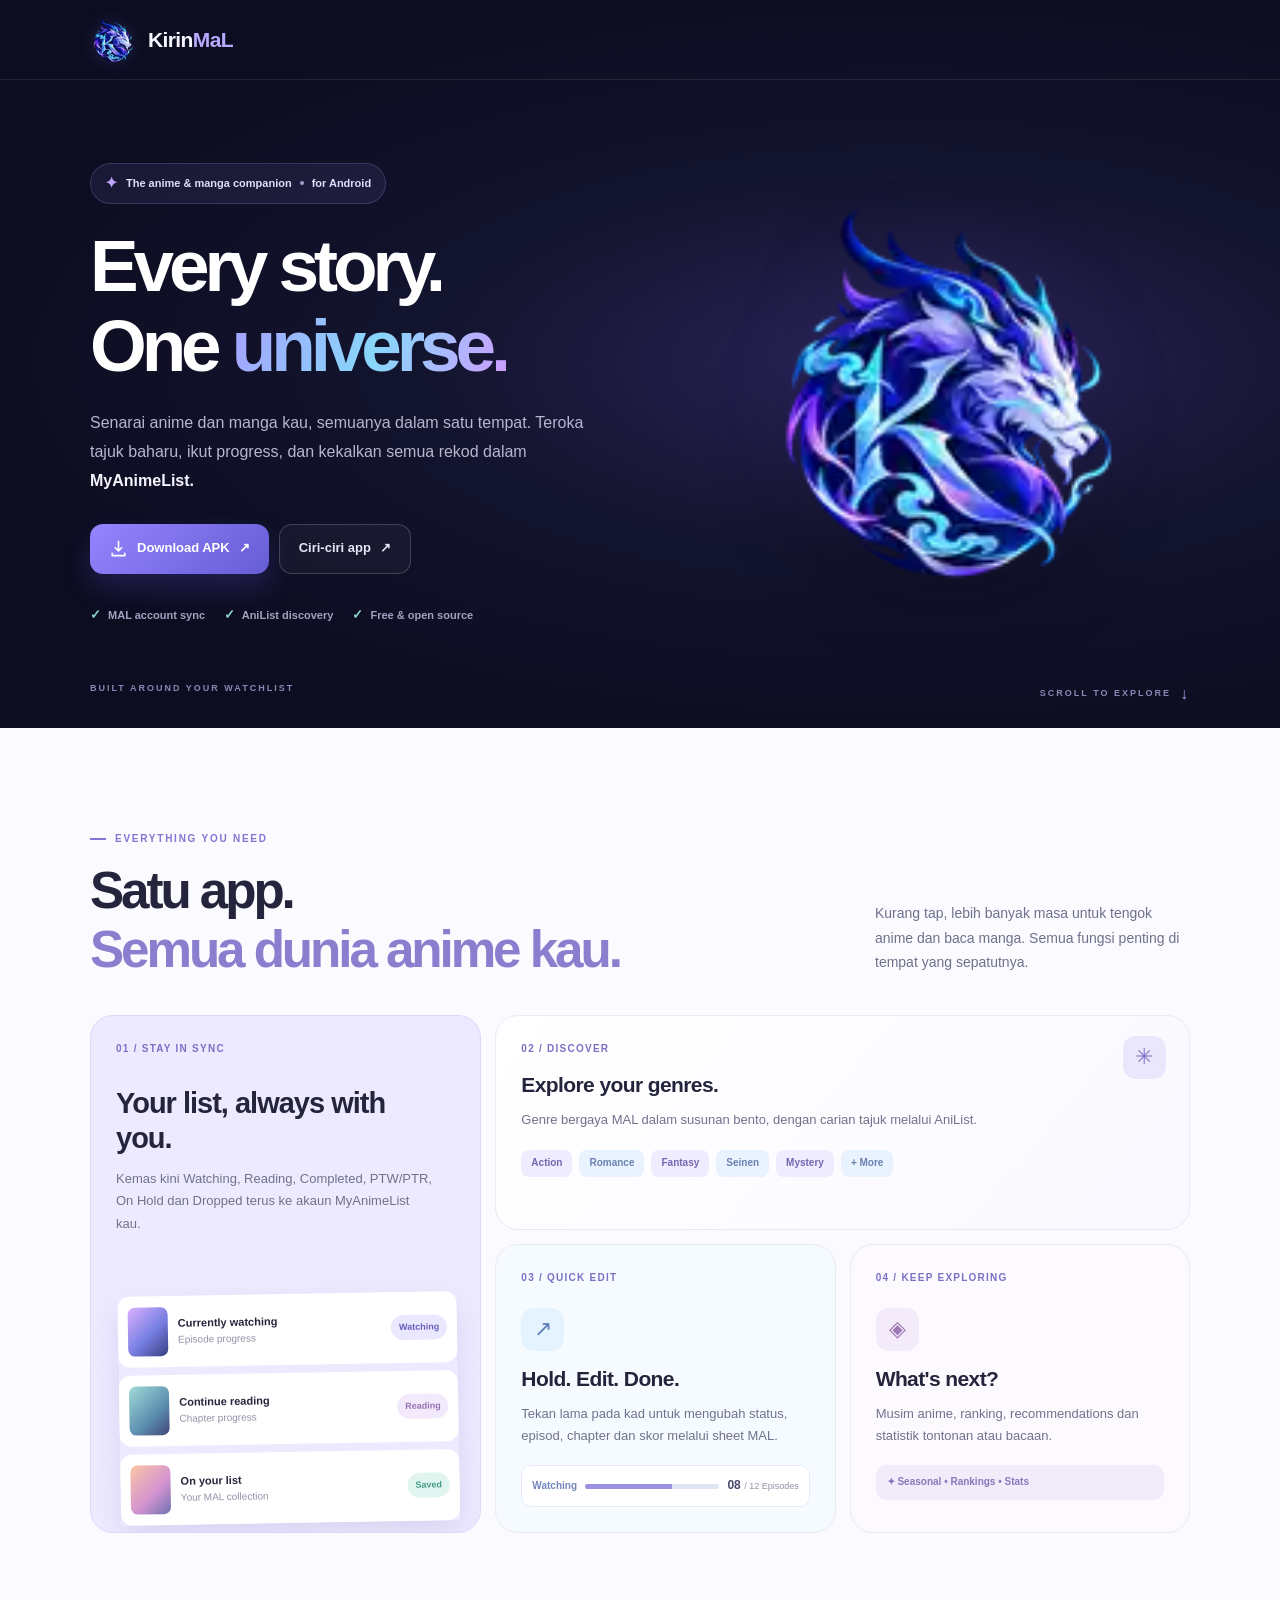
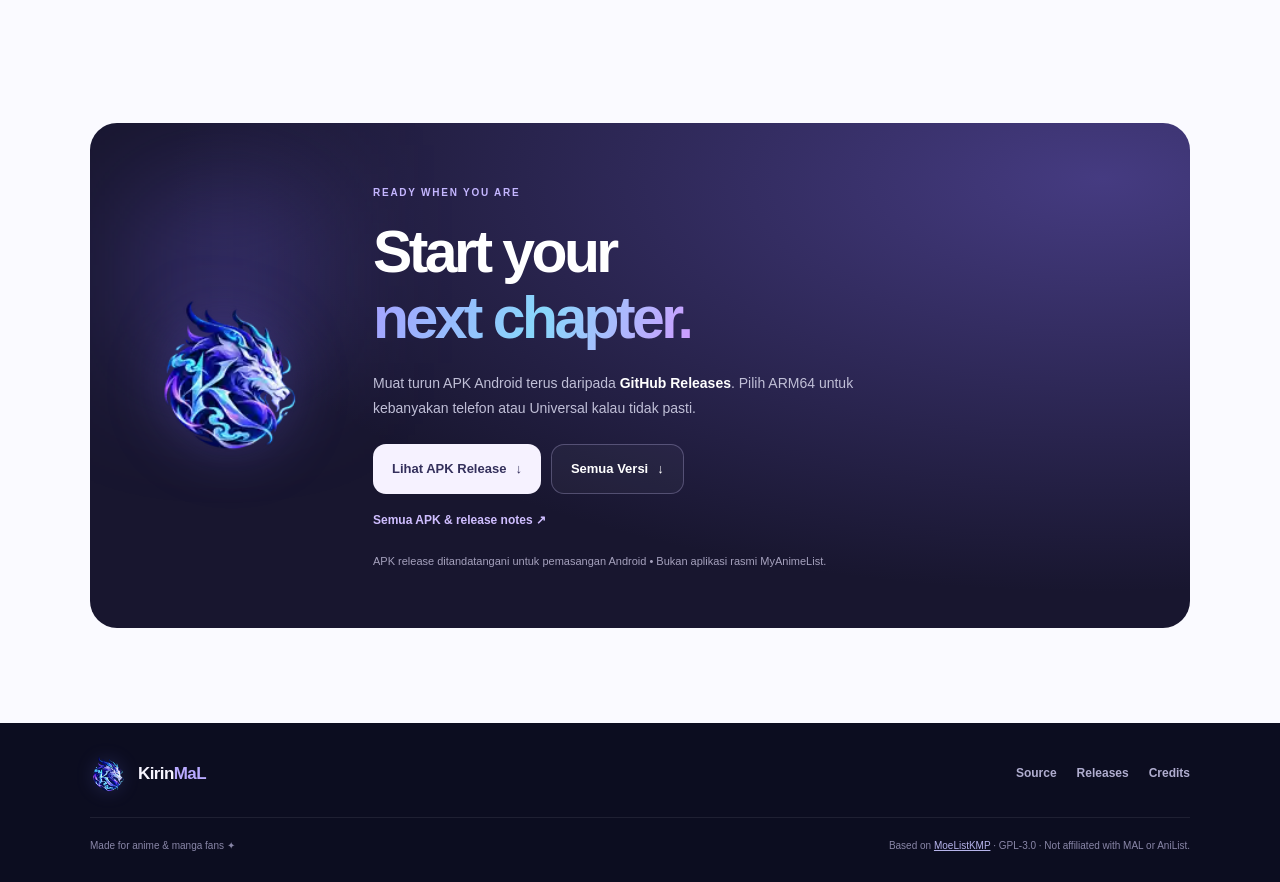
==== commit c3d0ee66: "release: prepare KirinMaL v1.0.0 signed production pipeline and disable debug publishing" ====
--- a/latest.html
+++ b/latest.html
@@ -100,11 +100,11 @@
         <div class="download-logo"><img src="assets/branding/kirinmal-icon.webp" width="108" height="108" alt="" loading="lazy"></div>
         <div class="download-text"><span class="section-kicker">READY WHEN YOU ARE</span><h2>Start your<br><em>next chapter.</em></h2><p>Muat turun APK Android terus daripada <strong>GitHub Releases</strong>. Pilih ARM64 untuk kebanyakan telefon atau Universal kalau tidak pasti.</p>
           <div class="download-buttons">
-            <a class="btn btn-download" href="https://github.com/lanzmagick/KirinMaL/releases/download/development/KirinMaL-debug-arm64-v8a.apk">Download ARM64 <span aria-hidden="true">↓</span></a>
-            <a class="btn btn-download-outline" href="https://github.com/lanzmagick/KirinMaL/releases/download/development/KirinMaL-debug-universal.apk">Universal APK <span aria-hidden="true">↓</span></a>
+            <a class="btn btn-download" href="https://github.com/lanzmagick/KirinMaL/releases">Lihat APK Release <span aria-hidden="true">↓</span></a>
+            <a class="btn btn-download-outline" href="https://github.com/lanzmagick/KirinMaL/releases">Semua Versi <span aria-hidden="true">↓</span></a>
           </div>
-          <a class="all-releases" href="https://github.com/lanzmagick/KirinMaL/releases/tag/development">Semua APK & release notes <span aria-hidden="true">↗</span></a>
-          <p class="download-disclaimer">Development build untuk ujian • Bukan aplikasi rasmi MyAnimeList.</p>
+          <a class="all-releases" href="https://github.com/lanzmagick/KirinMaL/releases">Semua APK & release notes <span aria-hidden="true">↗</span></a>
+          <p class="download-disclaimer">APK release ditandatangani untuk pemasangan Android • Bukan aplikasi rasmi MyAnimeList.</p>
         </div>
       </div>
     </div>
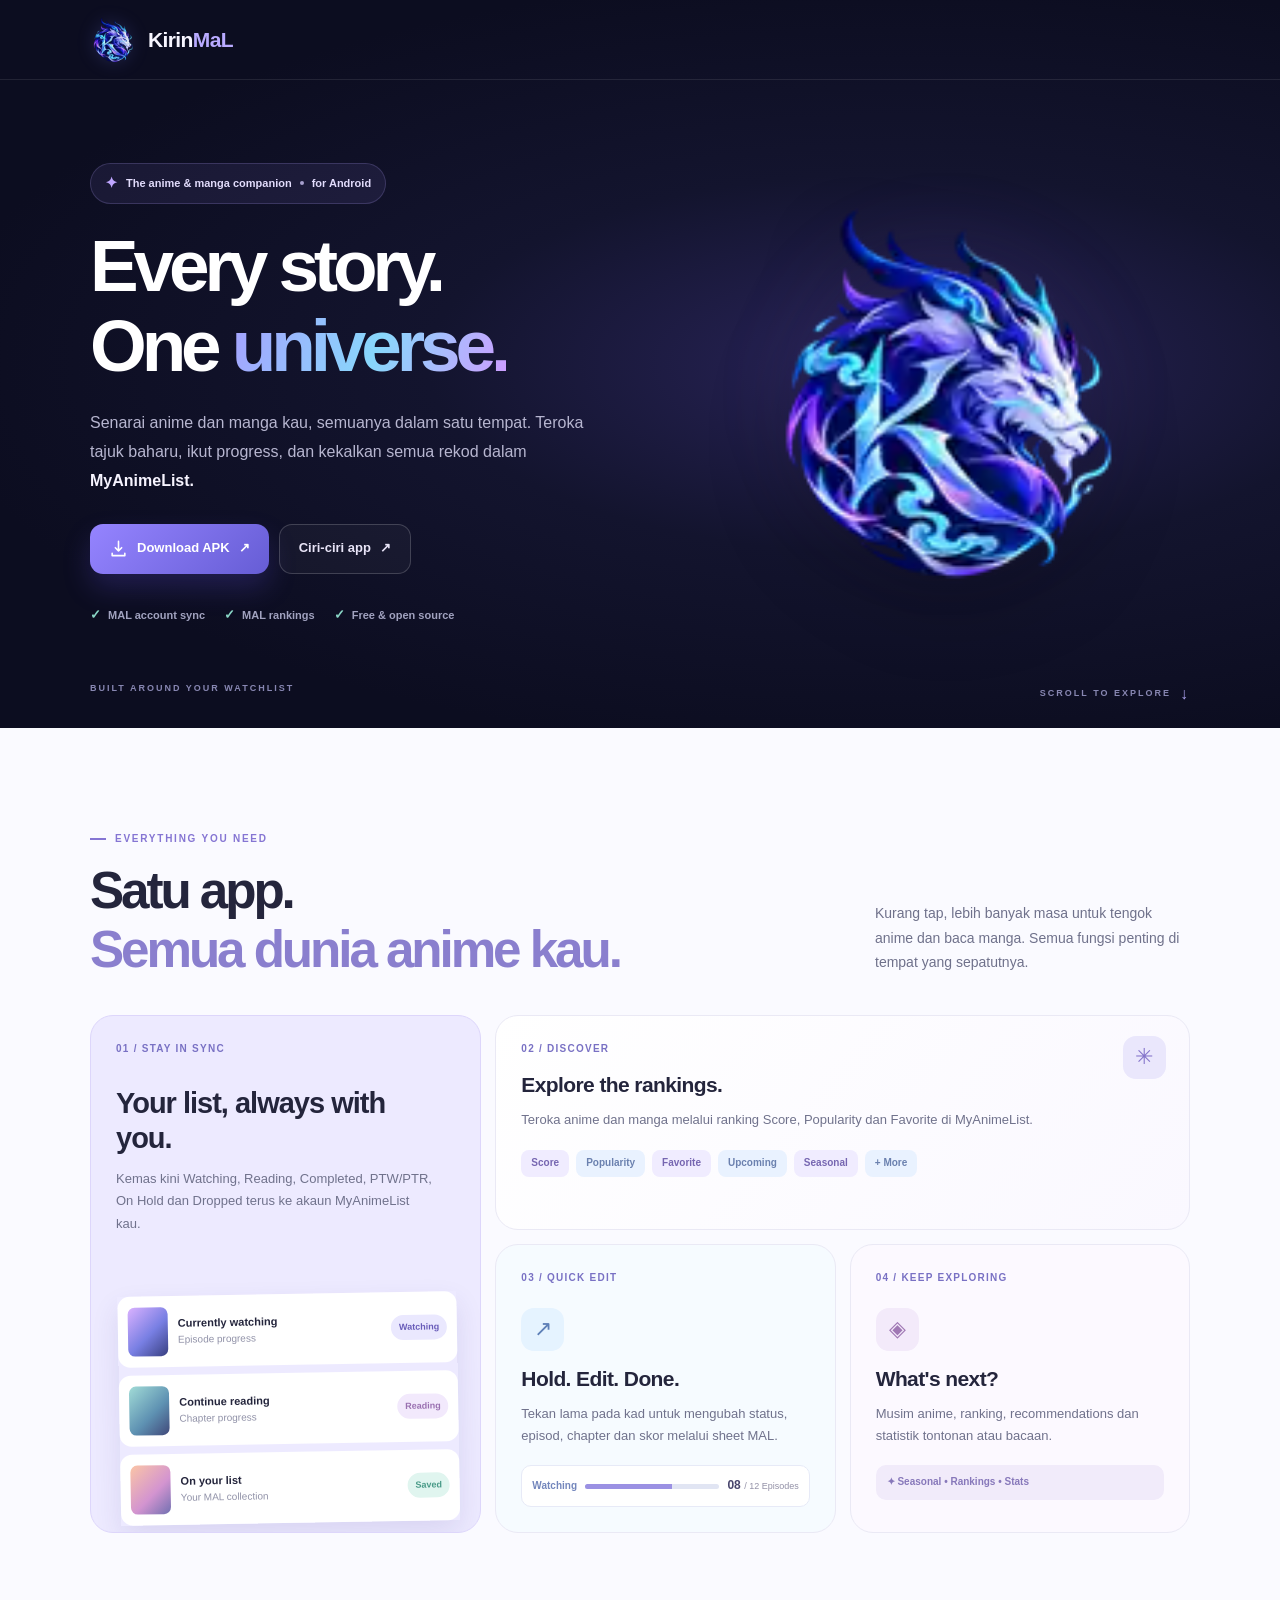
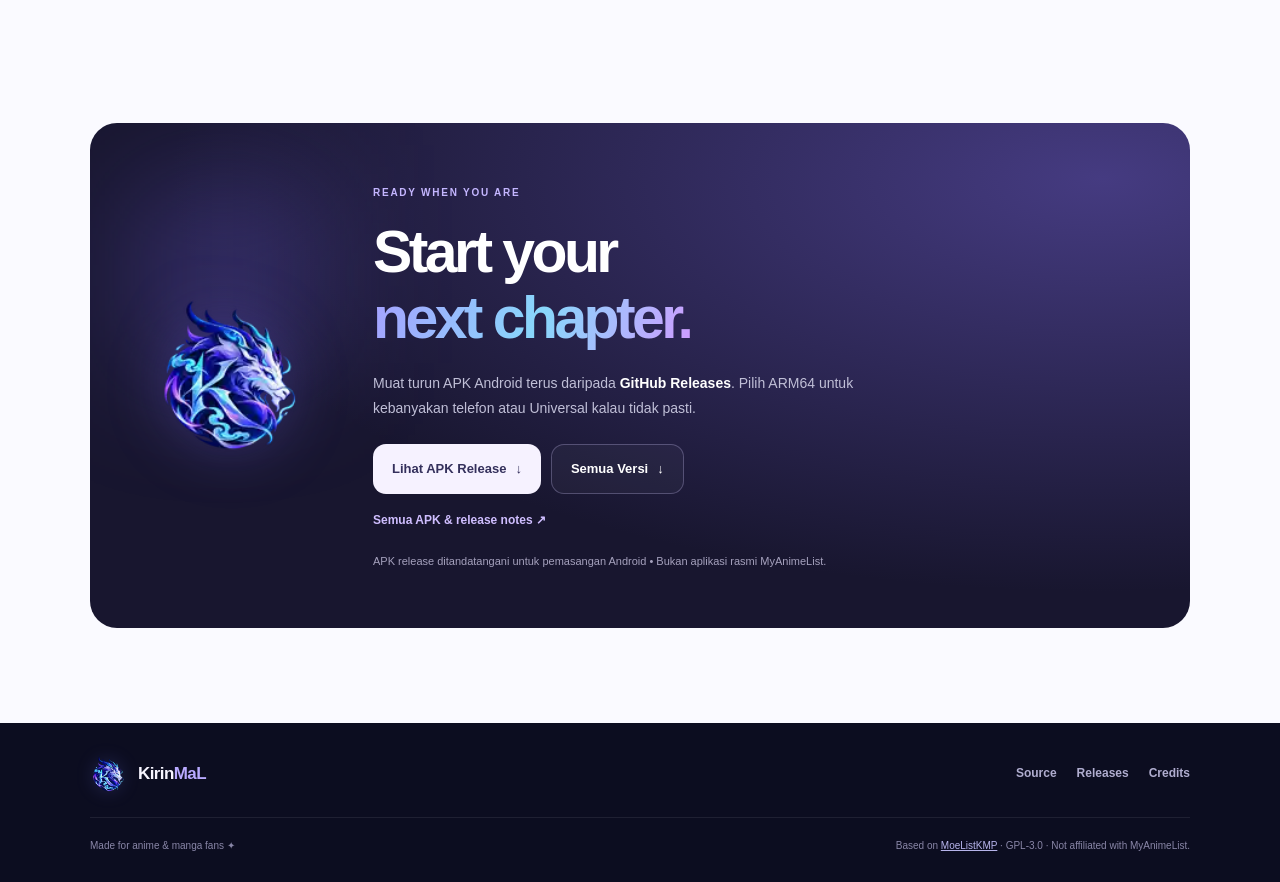
==== commit 4f0912cb: "Remove genre browsing while preserving genres in Anime and Manga Info [skip ci]" ====
--- a/latest.html
+++ b/latest.html
@@ -6,15 +6,15 @@
   <meta http-equiv="Cache-Control" content="no-cache, no-store, must-revalidate">
   <meta http-equiv="Pragma" content="no-cache">
   <meta name="theme-color" content="#0b0c1c">
-  <meta name="description" content="KirinMaL — tempat untuk anime dan manga kau. Teroka genre, ikut musim terkini, dan urus senarai MyAnimeList dalam satu aplikasi Android.">
+  <meta name="description" content="KirinMaL — tempat untuk anime dan manga kau. Teroka ranking, ikut musim terkini, dan urus senarai MyAnimeList dalam satu aplikasi Android.">
   <meta property="og:type" content="website">
   <meta property="og:title" content="KirinMaL — Your list. Your world.">
-  <meta property="og:description" content="Discover with AniList. Track with MyAnimeList. Made for anime & manga fans.">
+  <meta property="og:description" content="Discover MAL rankings. Track with MyAnimeList. Made for anime & manga fans.">
   <meta property="og:image" content="https://lanzmagick.github.io/KirinMaL/assets/branding/kirinmal-icon.webp">
   <meta property="og:url" content="https://lanzmagick.github.io/KirinMaL/">
   <link rel="icon" href="assets/branding/kirinmal-icon.webp?v=4" type="image/webp">
   <link rel="canonical" href="https://lanzmagick.github.io/KirinMaL/">
-  <link rel="stylesheet" href="assets/site-clean-v6.css">
+  <link rel="stylesheet" href="assets/site-clean-v6.css?v=rankings-1">
   <title>KirinMaL — Your list. Your world.</title>
 </head>
 <body>
@@ -38,7 +38,7 @@
             <a class="btn btn-primary" href="#download"><svg viewBox="0 0 24 24" fill="none" stroke="currentColor" aria-hidden="true"><path d="M12 3v12m0 0-4-4m4 4 4-4M4 18v3h16v-3" stroke-width="2" stroke-linecap="round" stroke-linejoin="round"/></svg> Download APK <span aria-hidden="true">↗</span></a>
             <a class="btn btn-ghost" href="#features">Ciri-ciri app <span aria-hidden="true">↗</span></a>
           </div>
-          <div class="hero-meta"><span><span class="check">✓</span> MAL account sync</span><span><span class="check">✓</span> AniList discovery</span><span><span class="check">✓</span> Free & open source</span></div>
+          <div class="hero-meta"><span><span class="check">✓</span> MAL account sync</span><span><span class="check">✓</span> MAL rankings</span><span><span class="check">✓</span> Free & open source</span></div>
         </div>
         <div class="hero-art" aria-label="Logo KirinMaL">
           <span class="hero-glow" aria-hidden="true"></span>
@@ -71,9 +71,9 @@
         <article class="feature feature-discover">
           <div class="feature-tag">02 / DISCOVER</div>
           <div class="round-icon">✳</div>
-          <h3>Explore your genres.</h3>
-          <p>Genre bergaya MAL dalam susunan bento, dengan carian tajuk melalui AniList.</p>
-          <div class="genre-pills" aria-hidden="true"><span>Action</span><span>Romance</span><span>Fantasy</span><span>Seinen</span><span>Mystery</span><span>+ More</span></div>
+          <h3>Explore the rankings.</h3>
+          <p>Teroka anime dan manga melalui ranking Score, Popularity dan Favorite di MyAnimeList.</p>
+          <div class="ranking-pills" aria-hidden="true"><span>Score</span><span>Popularity</span><span>Favorite</span><span>Upcoming</span><span>Seasonal</span><span>+ More</span></div>
         </article>
         <article class="feature feature-editor">
           <div class="feature-tag">03 / QUICK EDIT</div>
@@ -118,7 +118,7 @@
       </div>
       <div class="footer-links"><a href="https://github.com/lanzmagick/KirinMaL">Source</a><a href="https://github.com/lanzmagick/KirinMaL/releases">Releases</a><a href="https://github.com/axiel7/MoeListKMP">Credits</a></div>
     </div>
-    <div class="container footer-bottom"><span>Made for anime &amp; manga fans ✦</span><span>Based on <a href="https://github.com/axiel7/MoeListKMP">MoeListKMP</a> · GPL-3.0 · Not affiliated with MAL or AniList.</span></div>
+    <div class="container footer-bottom"><span>Made for anime &amp; manga fans ✦</span><span>Based on <a href="https://github.com/axiel7/MoeListKMP">MoeListKMP</a> · GPL-3.0 · Not affiliated with MyAnimeList.</span></div>
   </footer>
 </body>
 </html>
--- a/assets/site-clean-v6.css
+++ b/assets/site-clean-v6.css
@@ -27,6 +27,7 @@
 .btn-ghost:hover{background:rgba(255,255,255,.11)}
 .hero-meta{display:flex;gap:12px 19px;flex-wrap:wrap;margin-top:30px;font-size:11px;color:#a1a2bf;font-weight:600}
 .hero-meta span{white-space:nowrap}.hero-meta .check{color:#8ad7c7;font-size:13px;margin-right:4px}
+.platform-note{display:flex;align-items:center;flex-wrap:wrap;gap:5px 8px;color:#a9a6c7;font-size:11px;margin:14px 0 0}.platform-note>span:last-child{color:#d3c4ff}
 .hero-art{position:relative;display:grid;place-items:center;height:490px;min-width:0;isolation:isolate}
 .hero-glow{position:absolute;inset:12%;z-index:-1;border-radius:50%;background:radial-gradient(circle,rgba(130,111,255,.27),rgba(98,73,191,.1) 44%,transparent 72%);filter:blur(30px)}
 .hero-art img{width:min(100%,385px);height:auto;object-fit:contain;border:0;background:transparent;border-radius:0;clip-path:none;filter:drop-shadow(0 22px 42px rgba(0,0,0,.24))}
@@ -54,8 +55,8 @@
 .sync-status.purple{background:#f2e9fc;color:#9a71b1}.sync-status.cyan{background:#e0f5ef;color:#489a87}
 .round-icon{display:grid;place-items:center;margin-top:22px;width:43px;height:43px;border-radius:13px;background:#eae7fc;color:#8474ca;font-size:22px}
 .feature-discover{grid-column:span 2;background:linear-gradient(130deg,#fff,#faf8ff)}.feature-discover .round-icon{position:absolute;right:23px;top:20px;margin:0}
-.genre-pills{display:flex;flex-wrap:wrap;gap:7px;margin-top:19px}.genre-pills span{border-radius:8px;padding:5px 10px;background:#f0ecff;color:#7666b1;font-size:10px;font-weight:740}
-.genre-pills span:nth-child(even){background:#e9f2ff;color:#6b81af}
+.ranking-pills{display:flex;flex-wrap:wrap;gap:7px;margin-top:19px}.ranking-pills span{border-radius:8px;padding:5px 10px;background:#f0ecff;color:#7666b1;font-size:10px;font-weight:740}
+.ranking-pills span:nth-child(even){background:#e9f2ff;color:#6b81af}
 .feature-editor{background:#f6fbff}.feature-editor .round-icon{background:#e5f3ff;color:#5e80b8}
 .editor-preview{display:flex;gap:8px;align-items:center;margin-top:18px;padding:10px;border:1px solid #e7eaf7;border-radius:10px;background:#fff}
 .editor-preview span{font-size:10px;color:#7386bc;font-weight:750}
@@ -73,6 +74,15 @@
 .download-buttons{margin-top:23px}.btn-download{background:#f6f2ff;color:#34305c}.btn-download-outline{background:rgba(255,255,255,.035);border:1px solid rgba(209,202,255,.27);color:white}
 .all-releases{display:inline-block;color:#cfbeff;font-size:12px;margin-top:17px;font-weight:730}.all-releases:hover{text-decoration:underline}
 .download-text .download-disclaimer{font-size:11px;color:#a5a1bd;margin-top:20px}
+.platform-cards{display:grid;grid-template-columns:repeat(2,minmax(0,1fr));gap:16px;margin-top:16px}
+.platform-card{min-width:0;display:flex;flex-direction:column;padding:26px;border:1px solid #e6e2f4;border-radius:23px;background:linear-gradient(135deg,#fff,#f4f1ff)}
+.platform-card-header{display:flex;align-items:center;justify-content:space-between;flex-wrap:wrap;gap:12px}
+.platform-icon{display:grid;place-items:center;width:46px;height:46px;flex:none;border-radius:14px;background:#eae5ff;color:#6c58b0}.platform-icon svg{width:25px;height:25px}
+.platform-status{display:inline-flex;align-items:center;gap:6px;padding:6px 11px;border-radius:30px;background:#eee8ff;color:#5d4b9b;font-size:11px;font-weight:750;white-space:nowrap}
+.platform-status>span{font-size:15px;line-height:1}
+.platform-card h3{font-size:24px;font-weight:800;letter-spacing:-.6px;line-height:1.25;margin:20px 0 9px}
+.platform-card p{font-size:13px;line-height:1.75;color:#676a81;max-width:400px;margin:0 0 22px}
+.platform-footnote{display:block;font-size:11px;color:#69647f;margin-top:auto;padding-top:15px;border-top:1px solid #e8e2f5}
 .footer{background:#0c0d20;color:white;padding:33px 0 28px}
 .footer-top{display:flex;gap:20px;align-items:center;justify-content:space-between}
 .footer-brand .site-brand-icon{width:36px;height:36px}.footer-brand .site-brand-name{font-size:17px}
@@ -89,6 +99,7 @@
 .hero{grid-template-columns:1fr;gap:6px;min-height:0;padding:56px 0 76px}.hero-copy{text-align:center}.pill{margin-inline:auto;justify-content:center}
 .hero h1{font-size:clamp(2.65rem,9.4vw,4.15rem);white-space:normal}.hero-description{font-size:14px;margin-inline:auto}
 .hero-actions,.hero-meta{justify-content:center}.hero-meta{font-size:10px;margin-top:24px}
+.platform-note{justify-content:center}
 .hero-art{height:300px}.hero-art img{width:min(74%,275px)}
 .hero-bottom{bottom:21px}.hero-bottom>span:first-child{display:none}.scroll-indicator{margin-left:auto}
 .section{padding:71px 0}.section-head{display:block;text-align:center}.section-head h2{font-size:clamp(2rem,7vw,3rem)}
@@ -110,6 +121,7 @@
 .feature-main,.feature-discover,.feature-editor,.feature-seasons{grid-column:auto;min-height:0}.feature-main{min-height:420px}
 .download-panel{padding:30px 22px;border-radius:23px}
 .download-buttons{flex-direction:column}.download-buttons .btn{width:100%}
+.platform-cards{grid-template-columns:1fr}.platform-card{padding:22px}
 .footer-links{gap:14px}
 }
 @media(max-width:345px){.hero h1{font-size:2.4rem}.hero-art{height:202px}.hero-art img{width:175px}.site-brand-icon{width:36px;height:36px}}
